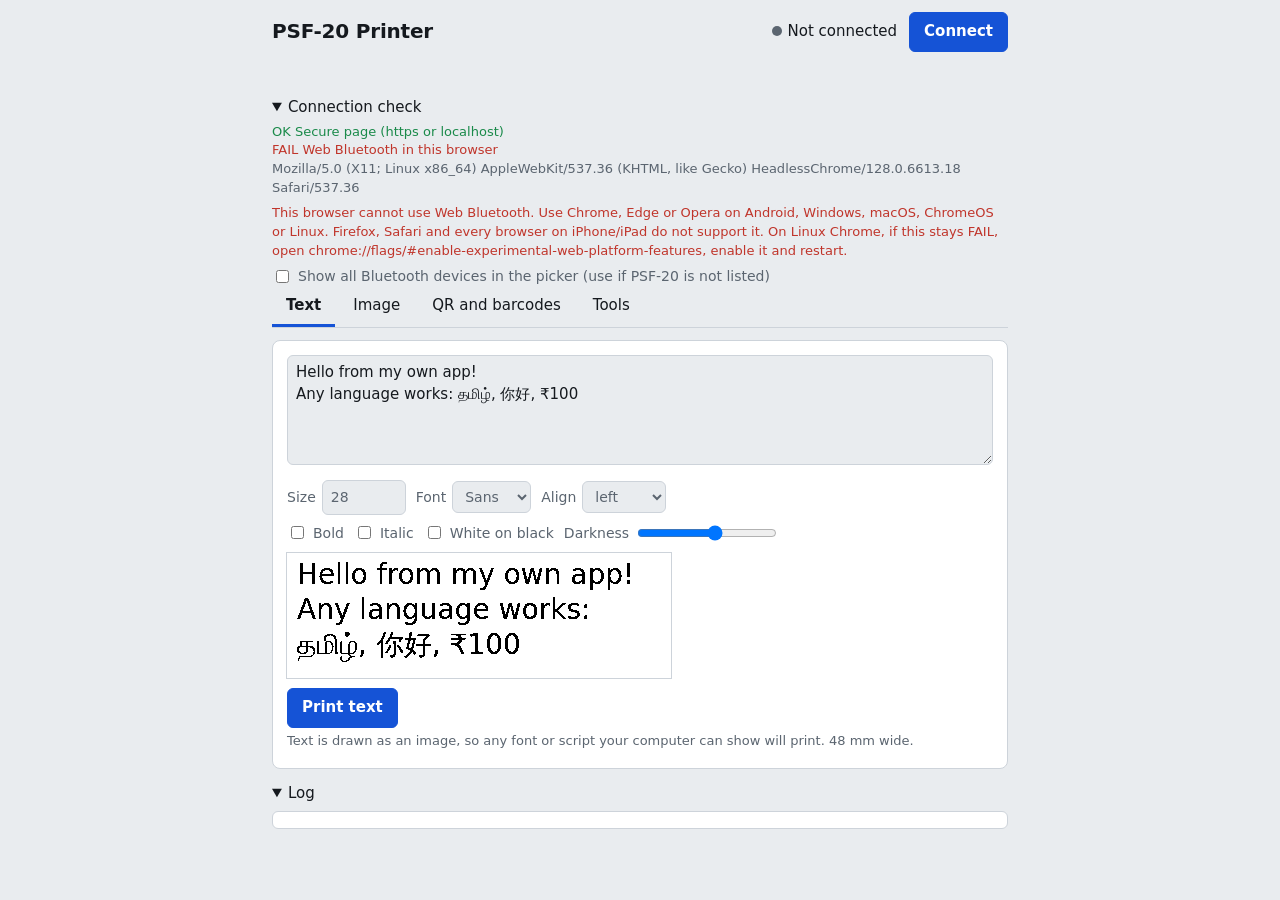
==== psf20-app/index.html @ e85b9296 "helloveo" ====
<!doctype html>
<html lang="en">
<head>
<meta charset="utf-8">
<meta name="viewport" content="width=device-width, initial-scale=1">
<title>PSF-20 Printer</title>
<link rel="manifest" href="manifest.webmanifest">
<meta name="theme-color" content="#1553d6">
<link rel="icon" href="icon-192.png">
<style>
:root{--bg:#e9ecef;--panel:#fff;--ink:#15191e;--mute:#5b6570;--line:#cdd3da;--acc:#1553d6;--accfg:#fff;--ok:#1a8a4a;--bad:#c0352b;--warn:#9a6a00}
@media (prefers-color-scheme:dark){:root:not([data-theme=light]){--bg:#12151a;--panel:#1b2027;--ink:#e8ecf1;--mute:#97a1ad;--line:#2c343d;--acc:#6aa2ff;--accfg:#08121f;--ok:#4cc27c;--bad:#ff7b72;--warn:#e3b341}}
*{box-sizing:border-box}
html,body{margin:0;background:var(--bg);color:var(--ink);font:15px/1.45 system-ui,-apple-system,"Segoe UI",Roboto,sans-serif}
body{padding:env(safe-area-inset-top,0) 0 env(safe-area-inset-bottom,0)}
main{max-width:760px;margin:0 auto;padding:12px}
header{display:flex;align-items:center;gap:12px;flex-wrap:wrap;margin-bottom:10px}
h1{font-size:20px;margin:0;flex:1;letter-spacing:-.01em}
.dot{width:10px;height:10px;border-radius:50%;background:var(--mute);display:inline-block;margin-right:6px}
.dot.on{background:var(--ok)}
button,input,select,textarea{font:inherit;color:inherit}
button{background:var(--panel);border:1px solid var(--line);border-radius:6px;padding:8px 14px;cursor:pointer}
button.p{background:var(--acc);color:var(--accfg);border-color:var(--acc);font-weight:600}
button:disabled{opacity:.5;cursor:wait}
:focus-visible{outline:2px solid var(--acc);outline-offset:2px}
nav{display:flex;gap:4px;border-bottom:1px solid var(--line);margin-bottom:12px}
nav button{border:0;border-bottom:3px solid transparent;border-radius:0;background:none;padding:8px 14px}
nav button[aria-selected=true]{border-color:var(--acc);font-weight:600}
section{display:none;background:var(--panel);border:1px solid var(--line);border-radius:8px;padding:14px}
section.on{display:block}
.row{display:flex;gap:10px;flex-wrap:wrap;align-items:center;margin:8px 0}
label{display:flex;gap:6px;align-items:center;color:var(--mute);font-size:14px}
input[type=text],input[type=number],select,textarea{background:var(--bg);border:1px solid var(--line);border-radius:6px;padding:6px 8px}
input[type=number]{width:84px}
textarea{width:100%;min-height:110px;resize:vertical}
input[type=range]{width:140px}
.paper{background:#fff;width:384px;max-width:100%;margin:10px 0;box-shadow:0 0 0 1px var(--line);line-height:0}
.paper canvas{width:100%;image-rendering:pixelated}
.hint{color:var(--mute);font-size:13px;margin:4px 0}
#msg{min-height:1.4em;margin:8px 0;font-weight:600}
#msg.err{color:var(--bad)}#msg.ok{color:var(--ok)}
#log{font:12px/1.5 ui-monospace,Menlo,Consolas,monospace;max-height:200px;overflow:auto;background:var(--panel);border:1px solid var(--line);border-radius:6px;padding:8px;margin-top:6px}
#log .warn{color:var(--warn)}#log .err{color:var(--bad)}
details{margin-top:14px}
</style>
</head>
<body>
<main>
<header>
  <h1>PSF-20 Printer</h1>
  <span><span class="dot" id="dot"></span><span id="st">Not connected</span></span>
  <button class="p" id="conn">Connect</button>
</header>
<div id="msg" role="status"></div>
<details id="diag" open><summary>Connection check</summary><div id="diagbody" class="hint"></div><label style="margin-top:6px"><input type="checkbox" id="showall"> Show all Bluetooth devices in the picker (use if PSF-20 is not listed)</label></details>
<nav role="tablist">
  <button role="tab" data-t="text" aria-selected="true">Text</button>
  <button role="tab" data-t="image" aria-selected="false">Image</button>
  <button role="tab" data-t="codes" aria-selected="false">QR and barcodes</button>
  <button role="tab" data-t="tools" aria-selected="false">Tools</button>
</nav>

<section id="t-text" class="on" data-r="renderText">
  <textarea id="txt" aria-label="Text to print">Hello from my own app!
Any language works: தமிழ், 你好, ₹100</textarea>
  <div class="row">
    <label>Size <input type="number" id="fs" value="28" min="10" max="120"></label>
    <label>Font <select id="fam"><option value="system-ui,sans-serif">Sans</option><option value="Georgia,serif">Serif</option><option value="ui-monospace,Consolas,monospace">Mono</option><option value="cursive">Script</option></select></label>
    <label>Align <select id="al"><option>left</option><option>center</option><option>right</option></select></label>
  </div>
  <div class="row">
    <label><input type="checkbox" id="bd"> Bold</label>
    <label><input type="checkbox" id="it"> Italic</label>
    <label><input type="checkbox" id="tinv"> White on black</label>
    <label>Darkness <input type="range" id="tthr" min="60" max="220" value="150"></label>
  </div>
  <div class="paper"><canvas id="tp" width="384" height="1"></canvas></div>
  <button class="p" data-do="printText">Print text</button>
  <p class="hint">Text is drawn as an image, so any font or script your computer can show will print. 48 mm wide.</p>
</section>

<section id="t-image" data-r="renderImg">
  <div class="row"><input type="file" id="file" accept="image/*" aria-label="Choose image"></div>
  <div class="row">
    <label>Method <select id="dm"><option value="fs">Photo (Floyd-Steinberg)</option><option value="atk">Photo (Atkinson)</option><option value="thr">Sharp black and white</option></select></label>
    <label>Cutoff <input type="range" id="ithr" min="40" max="230" value="128"></label>
  </div>
  <div class="row">
    <label>Brightness <input type="range" id="br" min="50" max="170" value="100"></label>
    <label>Contrast <input type="range" id="co" min="50" max="220" value="110"></label>
  </div>
  <div class="row">
    <label><input type="checkbox" id="rot"> Rotate 90 degrees</label>
    <label><input type="checkbox" id="iinv"> Invert</label>
  </div>
  <div class="paper"><canvas id="ip" width="384" height="1"></canvas></div>
  <button class="p" data-do="printImg">Print image</button>
</section>

<section id="t-codes">
  <div class="row">
    <label>Type <select id="ctype"><option value="qr">QR code</option><option value="c128">Code 128</option><option value="c39">Code 39</option><option value="ean13">EAN-13</option><option value="upca">UPC-A</option></select></label>
    <label>Align <select id="calign"><option value="1">center</option><option value="0">left</option><option value="2">right</option></select></label>
  </div>
  <div class="row"><input type="text" id="cdata" value="https://rohithjv.in" style="flex:1;min-width:220px" aria-label="Content"></div>
  <div class="row" id="qropts">
    <label>Module size <input type="number" id="qs" value="6" min="1" max="16"></label>
    <label>Error correction <select id="qe"><option value="48">L</option><option value="49" selected>M</option><option value="50">Q</option><option value="51">H</option></select></label>
  </div>
  <div class="row" id="bopts" hidden>
    <label>Height <input type="number" id="bh" value="80" min="20" max="255"></label>
    <label>Bar width <input type="number" id="bw" value="2" min="2" max="6"></label>
  </div>
  <button class="p" data-do="printCode">Print</button>
  <p class="hint">EAN-13 needs 12 or 13 digits, UPC-A 11 or 12, Code 39 capital letters and digits. These use the printer's own commands.</p>
</section>

<section id="t-tools">
  <div class="row">
    <button data-do="feed3">Feed 3 lines</button>
    <button data-do="feed10">Feed 10 lines</button>
    <button data-do="testPage">Test page</button>
  </div>
  <div class="row">
    <label>Rows <input type="number" id="srows" value="400" min="50" max="3000"></label>
    <button data-do="stress">Speed and integrity test</button>
  </div>
  <p class="hint">The test prints an even checkerboard. If you see skipped or garbled bands, lower the chunk size or add a delay below.</p>
  <div class="row"><input type="text" id="raw" placeholder="Raw hex, e.g. 1B 40 48 69 0A" style="flex:1;min-width:220px" aria-label="Raw hex bytes"><button data-do="sendRaw">Send</button></div>
  <h3 style="margin:16px 0 0;font-size:15px">Transfer settings</h3>
  <div class="row">
    <label>Chunk bytes <input type="number" id="c_chunk" min="20" max="512"></label>
    <label>Delay ms <input type="number" id="c_delay" min="0" max="200"></label>
    <label>Band rows <input type="number" id="c_band" min="16" max="1024"></label>
    <label>Feed after <input type="number" id="c_feed" min="0" max="20"></label>
    <label><input type="checkbox" id="c_resp"> Write with response (slower, safer)</label>
  </div>
  <p class="hint">Chunk 20 always works. Over a good link 100 to 185 is usually fine and much faster.</p>
</section>

<details open><summary>Log</summary><div id="log" aria-live="off"></div></details>
</main>

<script>
const $=s=>document.querySelector(s),sleep=ms=>new Promise(r=>setTimeout(r,ms));
const SVC='49535343-fe7d-4ae5-8fa9-9fafd205e455',WR='49535343-8841-43f4-a8d4-ecbe34729bb3',NT='49535343-1e4d-4bd9-ba61-23c647249616',W=384,WB=48;
let dev,wch,img=null,cfg={chunk:20,delay:0,band:128,feed:3,resp:false};
try{Object.assign(cfg,JSON.parse(localStorage.getItem('psf20')||'{}'))}catch(e){}
const save=()=>{try{localStorage.setItem('psf20',JSON.stringify(cfg))}catch(e){}};
const hex=a=>[...a].map(b=>b.toString(16).padStart(2,'0')).join(' ');
const asc=a=>[...a].map(b=>b>31&&b<127?String.fromCharCode(b):'.').join('');
function log(m,c=''){const d=document.createElement('div');d.className=c;d.textContent=new Date().toTimeString().slice(0,8)+'  '+m;$('#log').prepend(d);while($('#log').children.length>150)$('#log').lastChild.remove()}
function say(m,c=''){$('#msg').textContent=m;$('#msg').className=c}
function cat(...p){const a=p.map(x=>typeof x==='number'?Uint8Array.of(x):typeof x==='string'?Uint8Array.from(x,c=>c.charCodeAt(0)<128?c.charCodeAt(0):63):x);const o=new Uint8Array(a.reduce((n,x)=>n+x.length,0));let i=0;for(const x of a){o.set(x,i);i+=x.length}return o}

/* ---------- Bluetooth ---------- */
function setState(on){$('#dot').className='dot'+(on?' on':'');$('#st').textContent=on?'Connected to '+dev.name:'Not connected';$('#conn').textContent=on?'Reconnect':'Connect'}
async function link(){
  const s=await dev.gatt.connect(),v=await s.getPrimaryService(SVC);
  wch=await v.getCharacteristic(WR);
  const n=await v.getCharacteristic(NT);await n.startNotifications();
  n.addEventListener('characteristicvaluechanged',e=>{const a=new Uint8Array(e.target.value.buffer);const t=asc(a);log('printer: '+hex(a)+'  '+t,/NACK/.test(t)?'warn':'')});
  setState(true);log('connected')
}
function hint(e){
  const m=e&&e.message?e.message:String(e);
  if(e&&e.name==='NotFoundError'&&/cancel|chooser/i.test(m))return 'No printer chosen. Switch the printer on, close anything else connected to it, then pick PSF-20-... in the list.';
  if(e&&e.name==='NotFoundError')return 'No printer found. Check it is on and not connected to your phone, nRF Connect or a script. Tick "Show all Bluetooth devices" below if it is not listed.';
  if(/br-connection-profile-unavailable|NetworkError|GATT|Connection attempt failed|Unsupported device/i.test(m))
    return m+'. Only one device can use the printer at a time, so disconnect everything else first. On Linux, BlueZ must also be LE-only: sudo btmgmt power off; sudo btmgmt bredr off; sudo btmgmt power on.';
  if(e&&e.name==='SecurityError')return m+'. Web Bluetooth only works on https:// pages or http://localhost.';
  return m
}
async function diag(){
  const r=[['Secure page (https or localhost)',window.isSecureContext],['Web Bluetooth in this browser',!!navigator.bluetooth]];
  if(navigator.bluetooth&&navigator.bluetooth.getAvailability){try{r.push(['Bluetooth adapter available',await navigator.bluetooth.getAvailability()])}catch(e){r.push(['Bluetooth adapter available','unknown'])}}
  const b=$('#diagbody');b.textContent='';
  for(const [k,v] of r){const d=document.createElement('div');d.textContent=(v===true?'OK   ':v===false?'FAIL ':'?    ')+k;d.style.color=v===true?'var(--ok)':v===false?'var(--bad)':'var(--mute)';b.append(d)}
  const ua=document.createElement('div');ua.textContent=navigator.userAgent;b.append(ua);
  if(!navigator.bluetooth){const t=document.createElement('div');t.style.cssText='margin-top:6px;color:var(--bad)';
    t.textContent='This browser cannot use Web Bluetooth. Use Chrome, Edge or Opera on Android, Windows, macOS, ChromeOS or Linux. Firefox, Safari and every browser on iPhone/iPad do not support it. On Linux Chrome, if this stays FAIL, open chrome://flags/#enable-experimental-web-platform-features, enable it and restart.';b.append(t)}
  else if(!window.isSecureContext){const t=document.createElement('div');t.style.cssText='margin-top:6px;color:var(--bad)';t.textContent='Open this page over https:// (for example your Vercel link) or http://localhost.';b.append(t)}
}
async function connect(){
  try{
    if(!navigator.bluetooth)throw Error('This browser has no Web Bluetooth. See the connection check above.');
    if(!dev||!$('#conn').dataset.again){
      dev=await navigator.bluetooth.requestDevice($('#showall').checked?{acceptAllDevices:true,optionalServices:[SVC]}:{filters:[{namePrefix:'PSF-20'}],optionalServices:[SVC]});
      dev.addEventListener('gattserverdisconnected',()=>{setState(false);log('disconnected','warn')});
    }
    await link();$('#conn').dataset.again=1;say('Connected','ok')
  }catch(e){const h=hint(e);say(h,'err');log(e.name+': '+(e.message||e),'err');delete $('#conn').dataset.again}
}
async function send(data){
  if(!dev)throw Error('Connect to the printer first.');
  if(!dev.gatt.connected){log('relinking','warn');await link()}
  const c=cfg.chunk;
  for(let i=0;i<data.length;i+=c){
    const p=data.slice(i,i+c);
    if(wch.writeValueWithoutResponse&&!cfg.resp)await wch.writeValueWithoutResponse(p);else await wch.writeValue(p);
    if(cfg.delay)await sleep(cfg.delay)
  }
}

/* ---------- Bitmaps ---------- */
function toBits(c,mode,thr,inv){
  const w=c.width,h=c.height,d=c.getContext('2d').getImageData(0,0,w,h).data,g=new Float32Array(w*h),o=new Uint8Array(h*WB);
  for(let i=0;i<w*h;i++){const v=.299*d[i*4]+.587*d[i*4+1]+.114*d[i*4+2];g[i]=inv?255-v:v}
  const add=(x,y,e)=>{if(x>=0&&x<w&&y<h)g[y*w+x]+=e};
  for(let y=0;y<h;y++)for(let x=0;x<w;x++){
    const i=y*w+x,v=g[i],n=v<thr?0:255,e=v-n;
    if(!n)o[y*WB+(x>>3)]|=0x80>>(x&7);
    if(mode==='fs'){add(x+1,y,e*7/16);add(x-1,y+1,e*3/16);add(x,y+1,e*5/16);add(x+1,y+1,e/16)}
    else if(mode==='atk'){const q=e/8;add(x+1,y,q);add(x+2,y,q);add(x-1,y+1,q);add(x,y+1,q);add(x+1,y+1,q);add(x,y+2,q)}
  }
  return o
}
function show(id,bits,h){
  const c=$(id);c.width=W;c.height=h;const x=c.getContext('2d'),im=x.createImageData(W,h);
  for(let y=0;y<h;y++)for(let i=0;i<W;i++){const k=(y*W+i)*4,v=bits[y*WB+(i>>3)]&(0x80>>(i&7))?0:255;im.data[k]=im.data[k+1]=im.data[k+2]=v;im.data[k+3]=255}
  x.putImageData(im,0,0)
}
async function printBits(bits,h){
  await send(cat(0x1b,0x40));
  for(let y=0;y<h;y+=cfg.band){const n=Math.min(cfg.band,h-y);await send(cat(0x1d,0x76,0x30,0,WB,0,n&255,n>>8,bits.subarray(y*WB,(y+n)*WB)))}
  await send(cat(0x1b,0x64,cfg.feed))
}

/* ---------- Text ---------- */
function brk(x,l,m){const r=[];let c='';for(const ch of l){if(x.measureText(c+ch).width>m&&c){r.push(c);c=ch}else c+=ch}r.push(c);return r}
function wrap(x,s,m){
  const out=[];
  for(const p of s.split('\n')){let cur='';for(const w of p.split(' ')){const t=cur?cur+' '+w:w;if(x.measureText(t).width<=m||!cur)cur=t;else{out.push(cur);cur=w}}out.push(cur)}
  return out.flatMap(l=>x.measureText(l).width>m?brk(x,l,m):[l])
}
function renderText(){
  const fs=+$('#fs').value||28,pad=10,lh=Math.round(fs*1.25);
  const font=`${$('#it').checked?'italic ':''}${$('#bd').checked?'bold ':''}${fs}px ${$('#fam').value}`;
  const c=document.createElement('canvas');c.width=W;c.height=10;let x=c.getContext('2d');x.font=font;
  const lines=wrap(x,$('#txt').value,W-2*pad);
  c.height=Math.max(1,lines.length*lh+2*pad);x=c.getContext('2d');
  x.fillStyle='#fff';x.fillRect(0,0,W,c.height);x.fillStyle='#000';x.font=font;x.textBaseline='top';
  const al=$('#al').value;x.textAlign=al;const px=al==='left'?pad:al==='center'?W/2:W-pad;
  lines.forEach((l,i)=>x.fillText(l,px,pad+i*lh));
  const bits=toBits(c,'thr',+$('#tthr').value,$('#tinv').checked);show('#tp',bits,c.height);
  return{bits,h:c.height}
}

/* ---------- Image ---------- */
$('#file').onchange=e=>{
  const f=e.target.files[0];if(!f)return;const u=URL.createObjectURL(f),i=new Image();
  i.onload=()=>{img=i;URL.revokeObjectURL(u);renderImg()};i.onerror=()=>say('Could not read that image.','err');i.src=u
};
function renderImg(){
  if(!img)return null;
  const r=$('#rot').checked,sw=r?img.height:img.width,sh=r?img.width:img.height,h=Math.max(1,Math.round(sh*W/sw));
  const c=document.createElement('canvas');c.width=W;c.height=h;const x=c.getContext('2d');
  x.fillStyle='#fff';x.fillRect(0,0,W,h);x.filter=`brightness(${$('#br').value}%) contrast(${$('#co').value}%)`;
  if(r){x.translate(W,0);x.rotate(Math.PI/2);x.drawImage(img,0,0,h,W)}else x.drawImage(img,0,0,W,h);
  const bits=toBits(c,$('#dm').value,+$('#ithr').value,$('#iinv').checked);show('#ip',bits,h);
  return{bits,h}
}

/* ---------- Codes ---------- */
function codeBytes(){
  const t=$('#ctype').value,d=$('#cdata').value,al=cat(0x1b,0x61,+$('#calign').value);
  if(!d)throw Error('Enter something to encode.');
  if(t==='qr'){
    const s=new TextEncoder().encode(d),n=s.length+3;
    return cat(al,0x1d,0x28,0x6b,4,0,0x31,0x41,0x32,0,0x1d,0x28,0x6b,3,0,0x31,0x43,+$('#qs').value,0x1d,0x28,0x6b,3,0,0x31,0x45,+$('#qe').value,0x1d,0x28,0x6b,n&255,n>>8,0x31,0x50,0x30,s,0x1d,0x28,0x6b,3,0,0x31,0x51,0x30,'\n')
  }
  if(t==='ean13'&&!/^\d{12,13}$/.test(d))throw Error('EAN-13 needs 12 or 13 digits.');
  if(t==='upca'&&!/^\d{11,12}$/.test(d))throw Error('UPC-A needs 11 or 12 digits.');
  if(t==='c39'&&!/^[0-9A-Z \-.$\/+%]+$/.test(d))throw Error('Code 39 takes capital letters, digits and - . $ / + %');
  const m={c128:73,c39:69,ean13:67,upca:65}[t],body=t==='c128'?'{B'+d:d;
  return cat(al,0x1d,0x68,+$('#bh').value,0x1d,0x77,+$('#bw').value,0x1d,0x48,2,0x1d,0x6b,m,body.length,body,'\n')
}

/* ---------- Actions ---------- */
const act={
  async printText(){const r=renderText();await printBits(r.bits,r.h)},
  async printImg(){const r=renderImg();if(!r)throw Error('Choose an image first.');await printBits(r.bits,r.h)},
  async printCode(){const b=codeBytes();await send(cat(0x1b,0x40));await send(b);await send(cat(0x1b,0x61,0,0x1b,0x64,cfg.feed))},
  async feed3(){await send(cat(0x1b,0x64,3))},
  async feed10(){await send(cat(0x1b,0x64,10))},
  async testPage(){
    await send(cat(0x1b,0x40,0x1b,0x61,1,'PSF-20 test page\n',0x1b,0x61,0));
    await send(cat(0x1b,0x61,1,0x1d,0x28,0x6b,4,0,0x31,0x41,0x32,0,0x1d,0x28,0x6b,3,0,0x31,0x43,5,0x1d,0x28,0x6b,3,0,0x31,0x45,49,0x1d,0x28,0x6b,10,0,0x31,0x50,0x30,'PSF20 OK!',0x1d,0x28,0x6b,3,0,0x31,0x51,0x30,'\n',0x1b,0x61,0));
    await send(cat(0x1b,0x64,cfg.feed))
  },
  async stress(){
    const n=Math.max(50,+$('#srows').value||400),b=new Uint8Array(n*WB);
    for(let y=0;y<n;y++)for(let i=0;i<WB;i++)b[y*WB+i]=(i+((y>>3)&1))%2?0:255;
    const t=performance.now();await printBits(b,n);
    const s=(performance.now()-t)/1000;log(`${n*WB+n} bytes sent in ${s.toFixed(1)} s (${Math.round(n*WB/s)} B/s)`)
  },
  async sendRaw(){
    const h=$('#raw').value.replace(/[^0-9a-f]/gi,'');
    if(!h.length||h.length%2)throw Error('Enter whole hex bytes.');
    await send(Uint8Array.from(h.match(/../g),x=>parseInt(x,16)))
  }
};
document.addEventListener('click',async e=>{
  const b=e.target.closest('[data-do]');
  if(b){b.disabled=true;say('Printing...');
    try{await act[b.dataset.do]();say('Done','ok')}catch(x){say(x.message,'err');log(x.message,'err')}
    b.disabled=false;return}
  const t=e.target.closest('nav button');
  if(t){document.querySelectorAll('nav button').forEach(n=>n.setAttribute('aria-selected',n===t));
    document.querySelectorAll('section').forEach(s=>s.classList.toggle('on',s.id==='t-'+t.dataset.t))}
});
document.addEventListener('input',e=>{
  const p=e.target.closest('[data-r]');if(p&&p.id!=='t-codes'){const f=window[p.dataset.r];f&&f()}
  if(e.target.id==='ctype'){const q=e.target.value==='qr';$('#qropts').hidden=!q;$('#bopts').hidden=q;$('#cdata').value=q?'https://rohithjv.in':({c128:'PSF20-001',c39:'PSF20',ean13:'4006381333931',upca:'036000291452'})[e.target.value]}
  const k=e.target.id;
  if(k&&k.startsWith('c_')){const v=k==='c_resp'?e.target.checked:Math.max(0,+e.target.value||0);cfg[k.slice(2)]=v;if(cfg.chunk<20)cfg.chunk=20;save()}
});
$('#conn').onclick=connect;
for(const k of ['chunk','delay','band','feed'])$('#c_'+k).value=cfg[k];
$('#c_resp').checked=cfg.resp;
renderText();diag();
if('serviceWorker' in navigator&&(location.protocol==='https:'||location.hostname==='localhost'))navigator.serviceWorker.register('sw.js').catch(()=>{});
</script>
</body>
</html>
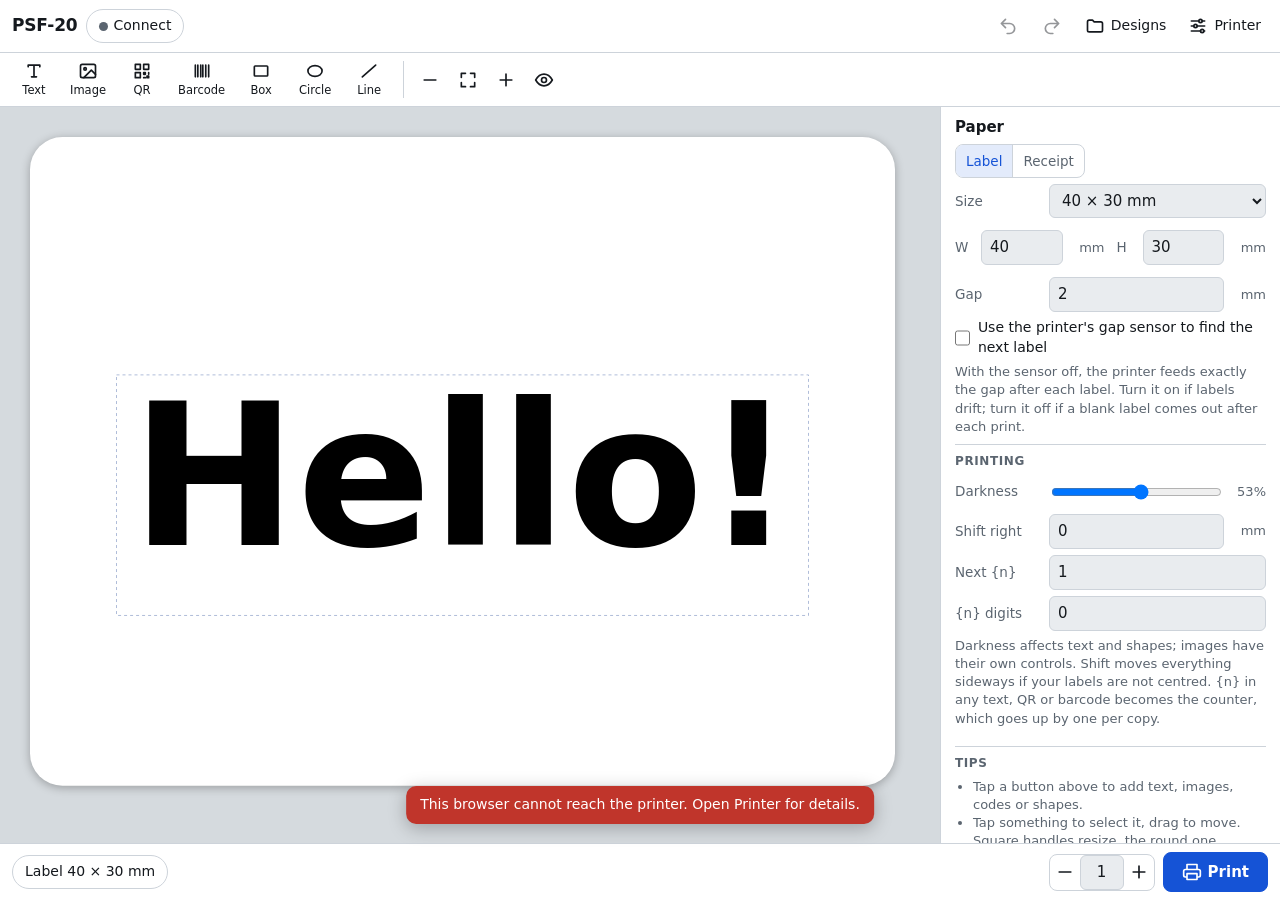
==== commit 0bc6f8b7: "Turn the app into a full label editor and add README Replace the separate Text / Image / Codes tabs " ====
--- a/psf20-app/index.html
+++ b/psf20-app/index.html
@@ -2,324 +2,137 @@
 <html lang="en">
 <head>
 <meta charset="utf-8">
-<meta name="viewport" content="width=device-width, initial-scale=1">
+<meta name="viewport" content="width=device-width, initial-scale=1, viewport-fit=cover, interactive-widget=resizes-content">
 <title>PSF-20 Printer</title>
 <link rel="manifest" href="manifest.webmanifest">
 <meta name="theme-color" content="#1553d6">
 <link rel="icon" href="icon-192.png">
-<style>
-:root{--bg:#e9ecef;--panel:#fff;--ink:#15191e;--mute:#5b6570;--line:#cdd3da;--acc:#1553d6;--accfg:#fff;--ok:#1a8a4a;--bad:#c0352b;--warn:#9a6a00}
-@media (prefers-color-scheme:dark){:root:not([data-theme=light]){--bg:#12151a;--panel:#1b2027;--ink:#e8ecf1;--mute:#97a1ad;--line:#2c343d;--acc:#6aa2ff;--accfg:#08121f;--ok:#4cc27c;--bad:#ff7b72;--warn:#e3b341}}
-*{box-sizing:border-box}
-html,body{margin:0;background:var(--bg);color:var(--ink);font:15px/1.45 system-ui,-apple-system,"Segoe UI",Roboto,sans-serif}
-body{padding:env(safe-area-inset-top,0) 0 env(safe-area-inset-bottom,0)}
-main{max-width:760px;margin:0 auto;padding:12px}
-header{display:flex;align-items:center;gap:12px;flex-wrap:wrap;margin-bottom:10px}
-h1{font-size:20px;margin:0;flex:1;letter-spacing:-.01em}
-.dot{width:10px;height:10px;border-radius:50%;background:var(--mute);display:inline-block;margin-right:6px}
-.dot.on{background:var(--ok)}
-button,input,select,textarea{font:inherit;color:inherit}
-button{background:var(--panel);border:1px solid var(--line);border-radius:6px;padding:8px 14px;cursor:pointer}
-button.p{background:var(--acc);color:var(--accfg);border-color:var(--acc);font-weight:600}
-button:disabled{opacity:.5;cursor:wait}
-:focus-visible{outline:2px solid var(--acc);outline-offset:2px}
-nav{display:flex;gap:4px;border-bottom:1px solid var(--line);margin-bottom:12px}
-nav button{border:0;border-bottom:3px solid transparent;border-radius:0;background:none;padding:8px 14px}
-nav button[aria-selected=true]{border-color:var(--acc);font-weight:600}
-section{display:none;background:var(--panel);border:1px solid var(--line);border-radius:8px;padding:14px}
-section.on{display:block}
-.row{display:flex;gap:10px;flex-wrap:wrap;align-items:center;margin:8px 0}
-label{display:flex;gap:6px;align-items:center;color:var(--mute);font-size:14px}
-input[type=text],input[type=number],select,textarea{background:var(--bg);border:1px solid var(--line);border-radius:6px;padding:6px 8px}
-input[type=number]{width:84px}
-textarea{width:100%;min-height:110px;resize:vertical}
-input[type=range]{width:140px}
-.paper{background:#fff;width:384px;max-width:100%;margin:10px 0;box-shadow:0 0 0 1px var(--line);line-height:0}
-.paper canvas{width:100%;image-rendering:pixelated}
-.hint{color:var(--mute);font-size:13px;margin:4px 0}
-#msg{min-height:1.4em;margin:8px 0;font-weight:600}
-#msg.err{color:var(--bad)}#msg.ok{color:var(--ok)}
-#log{font:12px/1.5 ui-monospace,Menlo,Consolas,monospace;max-height:200px;overflow:auto;background:var(--panel);border:1px solid var(--line);border-radius:6px;padding:8px;margin-top:6px}
-#log .warn{color:var(--warn)}#log .err{color:var(--bad)}
-details{margin-top:14px}
-</style>
+<link rel="stylesheet" href="app.css">
 </head>
 <body>
-<main>
-<header>
-  <h1>PSF-20 Printer</h1>
-  <span><span class="dot" id="dot"></span><span id="st">Not connected</span></span>
-  <button class="p" id="conn">Connect</button>
+<svg width="0" height="0" style="position:absolute" aria-hidden="true">
+  <defs>
+    <symbol id="i-text" viewBox="0 0 24 24"><path d="M5 7V5h14v2M12 5v14M9 19h6"/></symbol>
+    <symbol id="i-image" viewBox="0 0 24 24"><rect x="3" y="4" width="18" height="16" rx="2"/><circle cx="8.5" cy="9.5" r="1.5"/><path d="M21 16l-5-5-9 9"/></symbol>
+    <symbol id="i-qr" viewBox="0 0 24 24"><path d="M4 4h6v6H4zM14 4h6v6h-6zM4 14h6v6H4zM14 14h2v2h-2zM18 18h2v2h-2zM14 20h2M20 14v2"/></symbol>
+    <symbol id="i-barcode" viewBox="0 0 24 24"><path d="M4 5v14M7 5v14M10.5 5v14M13 5v14M16.5 5v14M20 5v14"/></symbol>
+    <symbol id="i-rect" viewBox="0 0 24 24"><rect x="4" y="6" width="16" height="12" rx="1"/></symbol>
+    <symbol id="i-ellipse" viewBox="0 0 24 24"><ellipse cx="12" cy="12" rx="8.5" ry="6.5"/></symbol>
+    <symbol id="i-line" viewBox="0 0 24 24"><path d="M4 19L20 5"/></symbol>
+    <symbol id="i-undo" viewBox="0 0 24 24"><path d="M9 14L4 9l5-5M4 9h10a6 6 0 0 1 0 12h-3"/></symbol>
+    <symbol id="i-redo" viewBox="0 0 24 24"><path d="M15 14l5-5-5-5M20 9H10a6 6 0 0 0 0 12h3"/></symbol>
+    <symbol id="i-print" viewBox="0 0 24 24"><path d="M6 9V3h12v6M6 18H4a2 2 0 0 1-2-2v-5a2 2 0 0 1 2-2h16a2 2 0 0 1 2 2v5a2 2 0 0 1-2 2h-2M6 14h12v7H6z"/></symbol>
+    <symbol id="i-sliders" viewBox="0 0 24 24"><path d="M4 6h9M17 6h3M4 12h3M11 12h9M4 18h11M19 18h1"/><circle cx="15" cy="6" r="2"/><circle cx="9" cy="12" r="2"/><circle cx="17" cy="18" r="2"/></symbol>
+    <symbol id="i-folder" viewBox="0 0 24 24"><path d="M3 7a2 2 0 0 1 2-2h4l2 2h8a2 2 0 0 1 2 2v8a2 2 0 0 1-2 2H5a2 2 0 0 1-2-2z"/></symbol>
+    <symbol id="i-eye" viewBox="0 0 24 24"><path d="M2 12s4-7 10-7 10 7 10 7-4 7-10 7S2 12 2 12z"/><circle cx="12" cy="12" r="3"/></symbol>
+    <symbol id="i-plus" viewBox="0 0 24 24"><path d="M12 5v14M5 12h14"/></symbol>
+    <symbol id="i-minus" viewBox="0 0 24 24"><path d="M5 12h14"/></symbol>
+    <symbol id="i-fit" viewBox="0 0 24 24"><path d="M4 9V4h5M20 9V4h-5M4 15v5h5M20 15v5h-5"/></symbol>
+    <symbol id="i-copy" viewBox="0 0 24 24"><rect x="8" y="8" width="12" height="12" rx="2"/><path d="M16 8V6a2 2 0 0 0-2-2H6a2 2 0 0 0-2 2v8a2 2 0 0 0 2 2h2"/></symbol>
+    <symbol id="i-trash" viewBox="0 0 24 24"><path d="M4 7h16M10 11v6M14 11v6M6 7l1 13h10l1-13M9 7V4h6v3"/></symbol>
+    <symbol id="i-up" viewBox="0 0 24 24"><rect x="9" y="3" width="12" height="12" rx="1"/><path d="M15 15v4a2 2 0 0 1-2 2H5a2 2 0 0 1-2-2v-8a2 2 0 0 1 2-2h4"/></symbol>
+    <symbol id="i-down" viewBox="0 0 24 24"><rect x="3" y="9" width="12" height="12" rx="1"/><path d="M9 9V5a2 2 0 0 1 2-2h8a2 2 0 0 1 2 2v8a2 2 0 0 1-2 2h-4"/></symbol>
+    <symbol id="i-lock" viewBox="0 0 24 24"><rect x="5" y="11" width="14" height="10" rx="2"/><path d="M8 11V7a4 4 0 0 1 8 0v4"/></symbol>
+    <symbol id="i-unlock" viewBox="0 0 24 24"><rect x="5" y="11" width="14" height="10" rx="2"/><path d="M8 11V7a4 4 0 0 1 7.5-2"/></symbol>
+    <symbol id="i-rotate" viewBox="0 0 24 24"><path d="M20 12a8 8 0 1 1-2.3-5.7M20 4v4h-4"/></symbol>
+    <symbol id="i-al" viewBox="0 0 24 24"><path d="M4 3v18M8 6h12v4H8zM8 14h7v4H8z"/></symbol>
+    <symbol id="i-acx" viewBox="0 0 24 24"><path d="M12 3v18M6 6h12v4H6zM8.5 14h7v4h-7z"/></symbol>
+    <symbol id="i-ar" viewBox="0 0 24 24"><path d="M20 3v18M4 6h12v4H4zM9 14h7v4H9z"/></symbol>
+    <symbol id="i-at" viewBox="0 0 24 24"><path d="M3 4h18M6 8h4v12H6zM14 8h4v7h-4z"/></symbol>
+    <symbol id="i-acy" viewBox="0 0 24 24"><path d="M3 12h18M6 6h4v12H6zM14 8.5h4v7h-4z"/></symbol>
+    <symbol id="i-ab" viewBox="0 0 24 24"><path d="M3 20h18M6 4h4v12H6zM14 9h4v7h-4z"/></symbol>
+    <symbol id="i-tl" viewBox="0 0 24 24"><path d="M4 6h16M4 10h10M4 14h16M4 18h10"/></symbol>
+    <symbol id="i-tc" viewBox="0 0 24 24"><path d="M4 6h16M7 10h10M4 14h16M7 18h10"/></symbol>
+    <symbol id="i-tr" viewBox="0 0 24 24"><path d="M4 6h16M10 10h10M4 14h16M10 18h10"/></symbol>
+    <symbol id="i-vt" viewBox="0 0 24 24"><path d="M4 4h16M8 8h8M8 12h8"/></symbol>
+    <symbol id="i-vm" viewBox="0 0 24 24"><path d="M8 9h8M8 15h8M4 12h2M18 12h2"/></symbol>
+    <symbol id="i-vb" viewBox="0 0 24 24"><path d="M4 20h16M8 12h8M8 16h8"/></symbol>
+  </defs>
+</svg>
+
+<header class="top">
+  <strong class="brand">PSF-20</strong>
+  <button id="conn" class="chip" title="Connect to the printer"><span class="dot" id="dot"></span><span id="st">Connect</span></button>
+  <span class="grow"></span>
+  <button class="ib" id="bUndo" title="Undo (Ctrl+Z)" disabled><svg><use href="#i-undo"/></svg></button>
+  <button class="ib" id="bRedo" title="Redo (Ctrl+Shift+Z)" disabled><svg><use href="#i-redo"/></svg></button>
+  <button class="ib" id="bDesigns" title="Designs and templates"><svg><use href="#i-folder"/></svg><span class="lbl">Designs</span></button>
+  <button class="ib" id="bSettings" title="Printer settings"><svg><use href="#i-sliders"/></svg><span class="lbl">Printer</span></button>
 </header>
-<div id="msg" role="status"></div>
-<details id="diag" open><summary>Connection check</summary><div id="diagbody" class="hint"></div><label style="margin-top:6px"><input type="checkbox" id="showall"> Show all Bluetooth devices in the picker (use if PSF-20 is not listed)</label></details>
-<nav role="tablist">
-  <button role="tab" data-t="text" aria-selected="true">Text</button>
-  <button role="tab" data-t="image" aria-selected="false">Image</button>
-  <button role="tab" data-t="codes" aria-selected="false">QR and barcodes</button>
-  <button role="tab" data-t="tools" aria-selected="false">Tools</button>
-</nav>
 
-<section id="t-text" class="on" data-r="renderText">
-  <textarea id="txt" aria-label="Text to print">Hello from my own app!
-Any language works: தமிழ், 你好, ₹100</textarea>
-  <div class="row">
-    <label>Size <input type="number" id="fs" value="28" min="10" max="120"></label>
-    <label>Font <select id="fam"><option value="system-ui,sans-serif">Sans</option><option value="Georgia,serif">Serif</option><option value="ui-monospace,Consolas,monospace">Mono</option><option value="cursive">Script</option></select></label>
-    <label>Align <select id="al"><option>left</option><option>center</option><option>right</option></select></label>
-  </div>
-  <div class="row">
-    <label><input type="checkbox" id="bd"> Bold</label>
-    <label><input type="checkbox" id="it"> Italic</label>
-    <label><input type="checkbox" id="tinv"> White on black</label>
-    <label>Darkness <input type="range" id="tthr" min="60" max="220" value="150"></label>
-  </div>
-  <div class="paper"><canvas id="tp" width="384" height="1"></canvas></div>
-  <button class="p" data-do="printText">Print text</button>
-  <p class="hint">Text is drawn as an image, so any font or script your computer can show will print. 48 mm wide.</p>
-</section>
+<div class="toolbar" role="toolbar" aria-label="Add elements">
+  <button class="tb" data-add="text" title="Add text (T)"><svg><use href="#i-text"/></svg><span>Text</span></button>
+  <button class="tb" data-add="image" title="Add image (I)"><svg><use href="#i-image"/></svg><span>Image</span></button>
+  <button class="tb" data-add="qr" title="Add QR code (Q)"><svg><use href="#i-qr"/></svg><span>QR</span></button>
+  <button class="tb" data-add="barcode" title="Add barcode (B)"><svg><use href="#i-barcode"/></svg><span>Barcode</span></button>
+  <button class="tb" data-add="rect" title="Add box (R)"><svg><use href="#i-rect"/></svg><span>Box</span></button>
+  <button class="tb" data-add="ellipse" title="Add circle (E)"><svg><use href="#i-ellipse"/></svg><span>Circle</span></button>
+  <button class="tb" data-add="line" title="Add line (L)"><svg><use href="#i-line"/></svg><span>Line</span></button>
+  <span class="sep"></span>
+  <button class="ib" id="bZoomOut" title="Zoom out (-)"><svg><use href="#i-minus"/></svg></button>
+  <button class="ib" id="bFit" title="Fit to screen (0)"><svg><use href="#i-fit"/></svg></button>
+  <button class="ib" id="bZoomIn" title="Zoom in (+)"><svg><use href="#i-plus"/></svg></button>
+  <button class="ib" id="bPreview" title="Show exactly what will print (P)" aria-pressed="false"><svg><use href="#i-eye"/></svg></button>
+  <input type="file" id="file" accept="image/*" hidden>
+</div>
 
-<section id="t-image" data-r="renderImg">
-  <div class="row"><input type="file" id="file" accept="image/*" aria-label="Choose image"></div>
-  <div class="row">
-    <label>Method <select id="dm"><option value="fs">Photo (Floyd-Steinberg)</option><option value="atk">Photo (Atkinson)</option><option value="thr">Sharp black and white</option></select></label>
-    <label>Cutoff <input type="range" id="ithr" min="40" max="230" value="128"></label>
-  </div>
-  <div class="row">
-    <label>Brightness <input type="range" id="br" min="50" max="170" value="100"></label>
-    <label>Contrast <input type="range" id="co" min="50" max="220" value="110"></label>
-  </div>
-  <div class="row">
-    <label><input type="checkbox" id="rot"> Rotate 90 degrees</label>
-    <label><input type="checkbox" id="iinv"> Invert</label>
-  </div>
-  <div class="paper"><canvas id="ip" width="384" height="1"></canvas></div>
-  <button class="p" data-do="printImg">Print image</button>
-</section>
+<div class="work">
+  <div id="stagewrap"><canvas id="stage" tabindex="0" aria-label="Label editor. Tap an element to select it, drag to move, use the handles to resize or rotate."></canvas></div>
+  <aside id="insp" aria-label="Properties"></aside>
+</div>
 
-<section id="t-codes">
-  <div class="row">
-    <label>Type <select id="ctype"><option value="qr">QR code</option><option value="c128">Code 128</option><option value="c39">Code 39</option><option value="ean13">EAN-13</option><option value="upca">UPC-A</option></select></label>
-    <label>Align <select id="calign"><option value="1">center</option><option value="0">left</option><option value="2">right</option></select></label>
-  </div>
-  <div class="row"><input type="text" id="cdata" value="https://rohithjv.in" style="flex:1;min-width:220px" aria-label="Content"></div>
-  <div class="row" id="qropts">
-    <label>Module size <input type="number" id="qs" value="6" min="1" max="16"></label>
-    <label>Error correction <select id="qe"><option value="48">L</option><option value="49" selected>M</option><option value="50">Q</option><option value="51">H</option></select></label>
-  </div>
-  <div class="row" id="bopts" hidden>
-    <label>Height <input type="number" id="bh" value="80" min="20" max="255"></label>
-    <label>Bar width <input type="number" id="bw" value="2" min="2" max="6"></label>
-  </div>
-  <button class="p" data-do="printCode">Print</button>
-  <p class="hint">EAN-13 needs 12 or 13 digits, UPC-A 11 or 12, Code 39 capital letters and digits. These use the printer's own commands.</p>
-</section>
+<footer class="printbar">
+  <button class="chip" id="paperChip" title="Paper settings"></button>
+  <span class="grow"></span>
+  <span class="copies" title="Copies"><button class="ib sm" id="cMinus" aria-label="Fewer copies"><svg><use href="#i-minus"/></svg></button><input type="number" id="copies" value="1" min="1" max="999" aria-label="Copies"><button class="ib sm" id="cPlus" aria-label="More copies"><svg><use href="#i-plus"/></svg></button></span>
+  <button class="p" id="bPrint"><svg><use href="#i-print"/></svg><span>Print</span></button>
+</footer>
+<div id="msg" role="status" aria-live="polite"></div>
 
-<section id="t-tools">
+<dialog id="dlgDesigns">
+  <form method="dialog" class="dh"><h2>Designs</h2><button class="ib" aria-label="Close">✕</button></form>
+  <div class="row"><input type="text" id="saveName" placeholder="Name this design" aria-label="Design name"><button class="p" id="bSave">Save</button></div>
+  <h3>Saved</h3>
+  <div id="savedList" class="list"></div>
+  <h3>Start from</h3>
+  <div id="tplList" class="tiles"></div>
+  <h3>File</h3>
+  <div class="row"><button id="bExport">Export design file</button><button id="bImport">Import design file</button><input type="file" id="importFile" accept=".json,application/json" hidden></div>
+  <p class="hint">Designs are kept in this browser only. Export a file to back one up or move it to another device.</p>
+</dialog>
+
+<dialog id="dlgSettings">
+  <form method="dialog" class="dh"><h2>Printer</h2><button class="ib" aria-label="Close">✕</button></form>
+  <h3>Connection</h3>
+  <div id="diagbody" class="hint mono"></div>
+  <label class="ck"><input type="checkbox" id="showall"> Show all Bluetooth devices in the picker (use if PSF-20 is not listed)</label>
+  <div class="row"><button id="bPickNew">Pick a different printer</button></div>
+  <h3>Quick actions</h3>
   <div class="row">
     <button data-do="feed3">Feed 3 lines</button>
     <button data-do="feed10">Feed 10 lines</button>
+    <button data-do="nextLabel">Next label</button>
     <button data-do="testPage">Test page</button>
   </div>
   <div class="row">
     <label>Rows <input type="number" id="srows" value="400" min="50" max="3000"></label>
     <button data-do="stress">Speed and integrity test</button>
   </div>
-  <p class="hint">The test prints an even checkerboard. If you see skipped or garbled bands, lower the chunk size or add a delay below.</p>
-  <div class="row"><input type="text" id="raw" placeholder="Raw hex, e.g. 1B 40 48 69 0A" style="flex:1;min-width:220px" aria-label="Raw hex bytes"><button data-do="sendRaw">Send</button></div>
-  <h3 style="margin:16px 0 0;font-size:15px">Transfer settings</h3>
+  <p class="hint">The speed test prints an even checkerboard. If you see skipped or garbled bands, lower the chunk size or add a delay below.</p>
+  <h3>Transfer</h3>
   <div class="row">
     <label>Chunk bytes <input type="number" id="c_chunk" min="20" max="512"></label>
     <label>Delay ms <input type="number" id="c_delay" min="0" max="200"></label>
     <label>Band rows <input type="number" id="c_band" min="16" max="1024"></label>
-    <label>Feed after <input type="number" id="c_feed" min="0" max="20"></label>
-    <label><input type="checkbox" id="c_resp"> Write with response (slower, safer)</label>
   </div>
+  <label class="ck"><input type="checkbox" id="c_resp"> Write with response (slower, safer)</label>
   <p class="hint">Chunk 20 always works. Over a good link 100 to 185 is usually fine and much faster.</p>
-</section>
+  <h3>Raw bytes</h3>
+  <div class="row"><input type="text" id="raw" placeholder="Hex, e.g. 1B 40 48 69 0A" aria-label="Raw hex bytes" class="grow"><button data-do="sendRaw">Send</button></div>
+  <h3>Log</h3>
+  <div id="log" class="mono" aria-live="off"></div>
+</dialog>
 
-<details open><summary>Log</summary><div id="log" aria-live="off"></div></details>
-</main>
-
-<script>
-const $=s=>document.querySelector(s),sleep=ms=>new Promise(r=>setTimeout(r,ms));
-const SVC='49535343-fe7d-4ae5-8fa9-9fafd205e455',WR='49535343-8841-43f4-a8d4-ecbe34729bb3',NT='49535343-1e4d-4bd9-ba61-23c647249616',W=384,WB=48;
-let dev,wch,img=null,cfg={chunk:20,delay:0,band:128,feed:3,resp:false};
-try{Object.assign(cfg,JSON.parse(localStorage.getItem('psf20')||'{}'))}catch(e){}
-const save=()=>{try{localStorage.setItem('psf20',JSON.stringify(cfg))}catch(e){}};
-const hex=a=>[...a].map(b=>b.toString(16).padStart(2,'0')).join(' ');
-const asc=a=>[...a].map(b=>b>31&&b<127?String.fromCharCode(b):'.').join('');
-function log(m,c=''){const d=document.createElement('div');d.className=c;d.textContent=new Date().toTimeString().slice(0,8)+'  '+m;$('#log').prepend(d);while($('#log').children.length>150)$('#log').lastChild.remove()}
-function say(m,c=''){$('#msg').textContent=m;$('#msg').className=c}
-function cat(...p){const a=p.map(x=>typeof x==='number'?Uint8Array.of(x):typeof x==='string'?Uint8Array.from(x,c=>c.charCodeAt(0)<128?c.charCodeAt(0):63):x);const o=new Uint8Array(a.reduce((n,x)=>n+x.length,0));let i=0;for(const x of a){o.set(x,i);i+=x.length}return o}
-
-/* ---------- Bluetooth ---------- */
-function setState(on){$('#dot').className='dot'+(on?' on':'');$('#st').textContent=on?'Connected to '+dev.name:'Not connected';$('#conn').textContent=on?'Reconnect':'Connect'}
-async function link(){
-  const s=await dev.gatt.connect(),v=await s.getPrimaryService(SVC);
-  wch=await v.getCharacteristic(WR);
-  const n=await v.getCharacteristic(NT);await n.startNotifications();
-  n.addEventListener('characteristicvaluechanged',e=>{const a=new Uint8Array(e.target.value.buffer);const t=asc(a);log('printer: '+hex(a)+'  '+t,/NACK/.test(t)?'warn':'')});
-  setState(true);log('connected')
-}
-function hint(e){
-  const m=e&&e.message?e.message:String(e);
-  if(e&&e.name==='NotFoundError'&&/cancel|chooser/i.test(m))return 'No printer chosen. Switch the printer on, close anything else connected to it, then pick PSF-20-... in the list.';
-  if(e&&e.name==='NotFoundError')return 'No printer found. Check it is on and not connected to your phone, nRF Connect or a script. Tick "Show all Bluetooth devices" below if it is not listed.';
-  if(/br-connection-profile-unavailable|NetworkError|GATT|Connection attempt failed|Unsupported device/i.test(m))
-    return m+'. Only one device can use the printer at a time, so disconnect everything else first. On Linux, BlueZ must also be LE-only: sudo btmgmt power off; sudo btmgmt bredr off; sudo btmgmt power on.';
-  if(e&&e.name==='SecurityError')return m+'. Web Bluetooth only works on https:// pages or http://localhost.';
-  return m
-}
-async function diag(){
-  const r=[['Secure page (https or localhost)',window.isSecureContext],['Web Bluetooth in this browser',!!navigator.bluetooth]];
-  if(navigator.bluetooth&&navigator.bluetooth.getAvailability){try{r.push(['Bluetooth adapter available',await navigator.bluetooth.getAvailability()])}catch(e){r.push(['Bluetooth adapter available','unknown'])}}
-  const b=$('#diagbody');b.textContent='';
-  for(const [k,v] of r){const d=document.createElement('div');d.textContent=(v===true?'OK   ':v===false?'FAIL ':'?    ')+k;d.style.color=v===true?'var(--ok)':v===false?'var(--bad)':'var(--mute)';b.append(d)}
-  const ua=document.createElement('div');ua.textContent=navigator.userAgent;b.append(ua);
-  if(!navigator.bluetooth){const t=document.createElement('div');t.style.cssText='margin-top:6px;color:var(--bad)';
-    t.textContent='This browser cannot use Web Bluetooth. Use Chrome, Edge or Opera on Android, Windows, macOS, ChromeOS or Linux. Firefox, Safari and every browser on iPhone/iPad do not support it. On Linux Chrome, if this stays FAIL, open chrome://flags/#enable-experimental-web-platform-features, enable it and restart.';b.append(t)}
-  else if(!window.isSecureContext){const t=document.createElement('div');t.style.cssText='margin-top:6px;color:var(--bad)';t.textContent='Open this page over https:// (for example your Vercel link) or http://localhost.';b.append(t)}
-}
-async function connect(){
-  try{
-    if(!navigator.bluetooth)throw Error('This browser has no Web Bluetooth. See the connection check above.');
-    if(!dev||!$('#conn').dataset.again){
-      dev=await navigator.bluetooth.requestDevice($('#showall').checked?{acceptAllDevices:true,optionalServices:[SVC]}:{filters:[{namePrefix:'PSF-20'}],optionalServices:[SVC]});
-      dev.addEventListener('gattserverdisconnected',()=>{setState(false);log('disconnected','warn')});
-    }
-    await link();$('#conn').dataset.again=1;say('Connected','ok')
-  }catch(e){const h=hint(e);say(h,'err');log(e.name+': '+(e.message||e),'err');delete $('#conn').dataset.again}
-}
-async function send(data){
-  if(!dev)throw Error('Connect to the printer first.');
-  if(!dev.gatt.connected){log('relinking','warn');await link()}
-  const c=cfg.chunk;
-  for(let i=0;i<data.length;i+=c){
-    const p=data.slice(i,i+c);
-    if(wch.writeValueWithoutResponse&&!cfg.resp)await wch.writeValueWithoutResponse(p);else await wch.writeValue(p);
-    if(cfg.delay)await sleep(cfg.delay)
-  }
-}
-
-/* ---------- Bitmaps ---------- */
-function toBits(c,mode,thr,inv){
-  const w=c.width,h=c.height,d=c.getContext('2d').getImageData(0,0,w,h).data,g=new Float32Array(w*h),o=new Uint8Array(h*WB);
-  for(let i=0;i<w*h;i++){const v=.299*d[i*4]+.587*d[i*4+1]+.114*d[i*4+2];g[i]=inv?255-v:v}
-  const add=(x,y,e)=>{if(x>=0&&x<w&&y<h)g[y*w+x]+=e};
-  for(let y=0;y<h;y++)for(let x=0;x<w;x++){
-    const i=y*w+x,v=g[i],n=v<thr?0:255,e=v-n;
-    if(!n)o[y*WB+(x>>3)]|=0x80>>(x&7);
-    if(mode==='fs'){add(x+1,y,e*7/16);add(x-1,y+1,e*3/16);add(x,y+1,e*5/16);add(x+1,y+1,e/16)}
-    else if(mode==='atk'){const q=e/8;add(x+1,y,q);add(x+2,y,q);add(x-1,y+1,q);add(x,y+1,q);add(x+1,y+1,q);add(x,y+2,q)}
-  }
-  return o
-}
-function show(id,bits,h){
-  const c=$(id);c.width=W;c.height=h;const x=c.getContext('2d'),im=x.createImageData(W,h);
-  for(let y=0;y<h;y++)for(let i=0;i<W;i++){const k=(y*W+i)*4,v=bits[y*WB+(i>>3)]&(0x80>>(i&7))?0:255;im.data[k]=im.data[k+1]=im.data[k+2]=v;im.data[k+3]=255}
-  x.putImageData(im,0,0)
-}
-async function printBits(bits,h){
-  await send(cat(0x1b,0x40));
-  for(let y=0;y<h;y+=cfg.band){const n=Math.min(cfg.band,h-y);await send(cat(0x1d,0x76,0x30,0,WB,0,n&255,n>>8,bits.subarray(y*WB,(y+n)*WB)))}
-  await send(cat(0x1b,0x64,cfg.feed))
-}
-
-/* ---------- Text ---------- */
-function brk(x,l,m){const r=[];let c='';for(const ch of l){if(x.measureText(c+ch).width>m&&c){r.push(c);c=ch}else c+=ch}r.push(c);return r}
-function wrap(x,s,m){
-  const out=[];
-  for(const p of s.split('\n')){let cur='';for(const w of p.split(' ')){const t=cur?cur+' '+w:w;if(x.measureText(t).width<=m||!cur)cur=t;else{out.push(cur);cur=w}}out.push(cur)}
-  return out.flatMap(l=>x.measureText(l).width>m?brk(x,l,m):[l])
-}
-function renderText(){
-  const fs=+$('#fs').value||28,pad=10,lh=Math.round(fs*1.25);
-  const font=`${$('#it').checked?'italic ':''}${$('#bd').checked?'bold ':''}${fs}px ${$('#fam').value}`;
-  const c=document.createElement('canvas');c.width=W;c.height=10;let x=c.getContext('2d');x.font=font;
-  const lines=wrap(x,$('#txt').value,W-2*pad);
-  c.height=Math.max(1,lines.length*lh+2*pad);x=c.getContext('2d');
-  x.fillStyle='#fff';x.fillRect(0,0,W,c.height);x.fillStyle='#000';x.font=font;x.textBaseline='top';
-  const al=$('#al').value;x.textAlign=al;const px=al==='left'?pad:al==='center'?W/2:W-pad;
-  lines.forEach((l,i)=>x.fillText(l,px,pad+i*lh));
-  const bits=toBits(c,'thr',+$('#tthr').value,$('#tinv').checked);show('#tp',bits,c.height);
-  return{bits,h:c.height}
-}
-
-/* ---------- Image ---------- */
-$('#file').onchange=e=>{
-  const f=e.target.files[0];if(!f)return;const u=URL.createObjectURL(f),i=new Image();
-  i.onload=()=>{img=i;URL.revokeObjectURL(u);renderImg()};i.onerror=()=>say('Could not read that image.','err');i.src=u
-};
-function renderImg(){
-  if(!img)return null;
-  const r=$('#rot').checked,sw=r?img.height:img.width,sh=r?img.width:img.height,h=Math.max(1,Math.round(sh*W/sw));
-  const c=document.createElement('canvas');c.width=W;c.height=h;const x=c.getContext('2d');
-  x.fillStyle='#fff';x.fillRect(0,0,W,h);x.filter=`brightness(${$('#br').value}%) contrast(${$('#co').value}%)`;
-  if(r){x.translate(W,0);x.rotate(Math.PI/2);x.drawImage(img,0,0,h,W)}else x.drawImage(img,0,0,W,h);
-  const bits=toBits(c,$('#dm').value,+$('#ithr').value,$('#iinv').checked);show('#ip',bits,h);
-  return{bits,h}
-}
-
-/* ---------- Codes ---------- */
-function codeBytes(){
-  const t=$('#ctype').value,d=$('#cdata').value,al=cat(0x1b,0x61,+$('#calign').value);
-  if(!d)throw Error('Enter something to encode.');
-  if(t==='qr'){
-    const s=new TextEncoder().encode(d),n=s.length+3;
-    return cat(al,0x1d,0x28,0x6b,4,0,0x31,0x41,0x32,0,0x1d,0x28,0x6b,3,0,0x31,0x43,+$('#qs').value,0x1d,0x28,0x6b,3,0,0x31,0x45,+$('#qe').value,0x1d,0x28,0x6b,n&255,n>>8,0x31,0x50,0x30,s,0x1d,0x28,0x6b,3,0,0x31,0x51,0x30,'\n')
-  }
-  if(t==='ean13'&&!/^\d{12,13}$/.test(d))throw Error('EAN-13 needs 12 or 13 digits.');
-  if(t==='upca'&&!/^\d{11,12}$/.test(d))throw Error('UPC-A needs 11 or 12 digits.');
-  if(t==='c39'&&!/^[0-9A-Z \-.$\/+%]+$/.test(d))throw Error('Code 39 takes capital letters, digits and - . $ / + %');
-  const m={c128:73,c39:69,ean13:67,upca:65}[t],body=t==='c128'?'{B'+d:d;
-  return cat(al,0x1d,0x68,+$('#bh').value,0x1d,0x77,+$('#bw').value,0x1d,0x48,2,0x1d,0x6b,m,body.length,body,'\n')
-}
-
-/* ---------- Actions ---------- */
-const act={
-  async printText(){const r=renderText();await printBits(r.bits,r.h)},
-  async printImg(){const r=renderImg();if(!r)throw Error('Choose an image first.');await printBits(r.bits,r.h)},
-  async printCode(){const b=codeBytes();await send(cat(0x1b,0x40));await send(b);await send(cat(0x1b,0x61,0,0x1b,0x64,cfg.feed))},
-  async feed3(){await send(cat(0x1b,0x64,3))},
-  async feed10(){await send(cat(0x1b,0x64,10))},
-  async testPage(){
-    await send(cat(0x1b,0x40,0x1b,0x61,1,'PSF-20 test page\n',0x1b,0x61,0));
-    await send(cat(0x1b,0x61,1,0x1d,0x28,0x6b,4,0,0x31,0x41,0x32,0,0x1d,0x28,0x6b,3,0,0x31,0x43,5,0x1d,0x28,0x6b,3,0,0x31,0x45,49,0x1d,0x28,0x6b,10,0,0x31,0x50,0x30,'PSF20 OK!',0x1d,0x28,0x6b,3,0,0x31,0x51,0x30,'\n',0x1b,0x61,0));
-    await send(cat(0x1b,0x64,cfg.feed))
-  },
-  async stress(){
-    const n=Math.max(50,+$('#srows').value||400),b=new Uint8Array(n*WB);
-    for(let y=0;y<n;y++)for(let i=0;i<WB;i++)b[y*WB+i]=(i+((y>>3)&1))%2?0:255;
-    const t=performance.now();await printBits(b,n);
-    const s=(performance.now()-t)/1000;log(`${n*WB+n} bytes sent in ${s.toFixed(1)} s (${Math.round(n*WB/s)} B/s)`)
-  },
-  async sendRaw(){
-    const h=$('#raw').value.replace(/[^0-9a-f]/gi,'');
-    if(!h.length||h.length%2)throw Error('Enter whole hex bytes.');
-    await send(Uint8Array.from(h.match(/../g),x=>parseInt(x,16)))
-  }
-};
-document.addEventListener('click',async e=>{
-  const b=e.target.closest('[data-do]');
-  if(b){b.disabled=true;say('Printing...');
-    try{await act[b.dataset.do]();say('Done','ok')}catch(x){say(x.message,'err');log(x.message,'err')}
-    b.disabled=false;return}
-  const t=e.target.closest('nav button');
-  if(t){document.querySelectorAll('nav button').forEach(n=>n.setAttribute('aria-selected',n===t));
-    document.querySelectorAll('section').forEach(s=>s.classList.toggle('on',s.id==='t-'+t.dataset.t))}
-});
-document.addEventListener('input',e=>{
-  const p=e.target.closest('[data-r]');if(p&&p.id!=='t-codes'){const f=window[p.dataset.r];f&&f()}
-  if(e.target.id==='ctype'){const q=e.target.value==='qr';$('#qropts').hidden=!q;$('#bopts').hidden=q;$('#cdata').value=q?'https://rohithjv.in':({c128:'PSF20-001',c39:'PSF20',ean13:'4006381333931',upca:'036000291452'})[e.target.value]}
-  const k=e.target.id;
-  if(k&&k.startsWith('c_')){const v=k==='c_resp'?e.target.checked:Math.max(0,+e.target.value||0);cfg[k.slice(2)]=v;if(cfg.chunk<20)cfg.chunk=20;save()}
-});
-$('#conn').onclick=connect;
-for(const k of ['chunk','delay','band','feed'])$('#c_'+k).value=cfg[k];
-$('#c_resp').checked=cfg.resp;
-renderText();diag();
-if('serviceWorker' in navigator&&(location.protocol==='https:'||location.hostname==='localhost'))navigator.serviceWorker.register('sw.js').catch(()=>{});
-</script>
+<script type="module" src="js/app.js"></script>
 </body>
 </html>
--- a/psf20-app/app.css
+++ b/psf20-app/app.css
@@ -0,0 +1,103 @@
+:root{--bg:#e9ecef;--panel:#fff;--ink:#15191e;--mute:#5b6570;--line:#cdd3da;--acc:#1553d6;--accfg:#fff;--accbg:#e3ebfb;--ok:#1a8a4a;--bad:#c0352b;--warn:#9a6a00;--desk:#d5dade;color-scheme:light}
+@media (prefers-color-scheme:dark){:root:not([data-theme=light]){--bg:#12151a;--panel:#1b2027;--ink:#e8ecf1;--mute:#97a1ad;--line:#2c343d;--acc:#6aa2ff;--accfg:#08121f;--accbg:#1c2b45;--ok:#4cc27c;--bad:#ff7b72;--warn:#e3b341;--desk:#0d1014;color-scheme:dark}}
+*{box-sizing:border-box}
+html,body{margin:0;height:100%;background:var(--bg);color:var(--ink);font:15px/1.4 system-ui,-apple-system,"Segoe UI",Roboto,sans-serif}
+body{display:flex;flex-direction:column;height:100dvh;overflow:hidden;padding:env(safe-area-inset-top,0) env(safe-area-inset-right,0) 0 env(safe-area-inset-left,0)}
+button,input,select,textarea{font:inherit;color:inherit}
+button{background:var(--panel);border:1px solid var(--line);border-radius:8px;padding:7px 12px;cursor:pointer;display:inline-flex;align-items:center;gap:6px;min-height:36px}
+button:hover{border-color:var(--mute)}
+button.p{background:var(--acc);color:var(--accfg);border-color:var(--acc);font-weight:600}
+button.danger{color:var(--bad)}
+button:disabled{opacity:.45;cursor:default}
+button[aria-pressed=true]{background:var(--accbg);border-color:var(--acc);color:var(--acc)}
+:focus-visible{outline:2px solid var(--acc);outline-offset:2px}
+svg{width:20px;height:20px;fill:none;stroke:currentColor;stroke-width:2;stroke-linecap:round;stroke-linejoin:round;flex:none}
+.grow{flex:1}
+.mono{font:12px/1.5 ui-monospace,Menlo,Consolas,monospace}
+.hint{color:var(--mute);font-size:13px;margin:6px 0}
+
+/* top bar, toolbar, print bar */
+.top,.printbar{display:flex;align-items:center;gap:8px;padding:8px 12px;background:var(--panel);border-bottom:1px solid var(--line)}
+.printbar{border:0;border-top:1px solid var(--line);padding-bottom:max(8px,env(safe-area-inset-bottom))}
+.brand{font-size:17px;letter-spacing:-.01em;white-space:nowrap}
+@media (max-width:520px){.top .lbl{display:none}.top{gap:4px}}
+.chip{border-radius:999px;padding:5px 12px;font-size:14px;min-height:34px;max-width:55vw;overflow:hidden;white-space:nowrap;text-overflow:ellipsis}
+.dot{width:9px;height:9px;border-radius:50%;background:var(--mute);flex:none}
+.dot.on{background:var(--ok)}
+.ib{padding:6px;min-width:36px;justify-content:center;border-color:transparent;background:none}
+.ib:hover{border-color:var(--line)}
+.ib.sm{min-width:30px;min-height:30px;padding:4px}
+.ib .lbl{font-size:14px}
+.toolbar{display:flex;align-items:center;gap:2px;padding:4px 8px;background:var(--panel);border-bottom:1px solid var(--line);overflow-x:auto;scrollbar-width:none}
+.toolbar::-webkit-scrollbar{display:none}
+.tb{flex-direction:column;gap:1px;border:0;background:none;padding:4px 8px;font-size:11.5px;color:var(--ink);min-width:52px}
+.tb:hover{background:var(--bg)}
+.sep{width:1px;align-self:stretch;background:var(--line);margin:4px 6px;flex:none}
+.copies{display:inline-flex;align-items:center;border:1px solid var(--line);border-radius:8px}
+.copies input{width:44px;text-align:center;border:0;background:none;-moz-appearance:textfield;padding:4px 0}
+.copies input::-webkit-inner-spin-button{display:none}
+#bPrint{padding:8px 18px;min-height:40px}
+
+/* work area */
+.work{flex:1;min-height:0;display:flex;flex-direction:column}
+#stagewrap{flex:0 1 auto;max-height:52%;min-height:180px;overflow:auto;background:var(--desk);overscroll-behavior:contain;position:relative;scrollbar-gutter:stable}
+#stage{display:block;margin:0 auto;touch-action:none;outline:none}
+#insp{flex:1;min-height:0;overflow:auto;background:var(--panel);border-top:1px solid var(--line);padding:10px 14px 24px}
+@media (min-width:860px){
+  .work{flex-direction:row}
+  #stagewrap{flex:1;max-height:none}
+  #insp{flex:0 0 340px;border-top:0;border-left:1px solid var(--line)}
+}
+
+/* inspector */
+.ih{display:flex;align-items:center;gap:2px;margin:0 0 6px}
+.ih h2{font-size:15px;margin:0;flex:1}
+.grp{border-top:1px solid var(--line);padding:8px 0 4px;margin-top:8px}
+.grp>h3{font-size:12px;text-transform:uppercase;letter-spacing:.05em;color:var(--mute);margin:0 0 6px;font-weight:600}
+.f{display:flex;align-items:center;gap:8px;margin:6px 0;min-height:32px}
+.f>span:first-child{color:var(--mute);font-size:13.5px;min-width:86px}
+.f input[type=text],.f input[type=number],.f select{flex:1;min-width:0;width:0}
+.f input[type=range]{flex:1;min-width:0}
+.f output{font-size:13px;color:var(--mute);min-width:34px;text-align:right}
+.grid2{display:grid;grid-template-columns:minmax(0,1fr) minmax(0,1fr);gap:0 12px}
+.grid2 .f>span:first-child{min-width:18px}
+input[type=text],input[type=number],select,textarea{background:var(--bg);border:1px solid var(--line);border-radius:6px;padding:6px 8px;min-height:34px}
+textarea{width:100%;min-height:72px;resize:vertical;display:block}
+.seg{display:inline-flex;border:1px solid var(--line);border-radius:8px;overflow:hidden;flex:none}
+.seg button{border:0;border-radius:0;min-height:32px;padding:4px 10px;background:none}
+.seg button+button{border-left:1px solid var(--line)}
+.seg button[aria-pressed=true]{background:var(--accbg);color:var(--acc)}
+.seg.ic button{padding:4px 7px}
+.seg b,.seg i,.seg u,.seg s{font-family:Georgia,serif;font-size:16px;width:18px;display:inline-block;text-align:center}
+.ck{display:flex;align-items:center;gap:8px;margin:6px 0;font-size:14px;cursor:pointer}
+.ck input{width:18px;height:18px;margin:0}
+.tokens{display:flex;gap:4px;flex-wrap:wrap;margin:6px 0}
+.tokens button{font-size:12.5px;padding:2px 8px;min-height:28px;font-family:ui-monospace,Menlo,Consolas,monospace}
+.warn{color:var(--warn);font-size:13px;margin:6px 0}
+.err{color:var(--bad);font-size:13px;margin:6px 0}
+.row{display:flex;gap:8px;flex-wrap:wrap;align-items:center;margin:8px 0}
+.row label{display:flex;gap:6px;align-items:center;color:var(--mute);font-size:14px}
+.row input[type=number]{width:84px}
+
+/* toast */
+#msg{position:fixed;left:50%;bottom:calc(70px + env(safe-area-inset-bottom));transform:translateX(-50%);max-width:min(560px,calc(100vw - 24px));background:var(--ink);color:var(--bg);padding:9px 14px;border-radius:10px;font-size:14px;box-shadow:0 4px 18px #0004;opacity:0;pointer-events:none;transition:opacity .2s;z-index:10}
+#msg.on{opacity:1;pointer-events:auto}
+#msg.err{background:var(--bad);color:#fff}
+#msg.ok{background:var(--ok);color:#fff}
+
+/* dialogs */
+dialog{background:var(--panel);color:var(--ink);border:1px solid var(--line);border-radius:12px;padding:6px 16px 16px;width:min(560px,calc(100vw - 16px));max-height:calc(100dvh - 32px);overflow:auto}
+dialog::backdrop{background:#0006}
+.dh{display:flex;align-items:center;position:sticky;top:-6px;background:var(--panel);padding:6px 0;z-index:1}
+.dh h2{flex:1;font-size:17px;margin:0}
+dialog h3{font-size:12px;text-transform:uppercase;letter-spacing:.05em;color:var(--mute);margin:16px 0 6px}
+.list{display:flex;flex-direction:column;gap:6px}
+.list .it{display:flex;align-items:center;gap:8px;border:1px solid var(--line);border-radius:8px;padding:6px 8px}
+.list .it>span{flex:1;min-width:0;overflow:hidden;text-overflow:ellipsis;white-space:nowrap}
+.list .it small{color:var(--mute);display:block}
+.tiles{display:grid;grid-template-columns:repeat(auto-fill,minmax(120px,1fr));gap:8px}
+.tiles button{flex-direction:column;align-items:stretch;padding:8px;font-size:13px}
+.tiles canvas{width:100%;height:72px;object-fit:contain;background:#fff;border-radius:4px;border:1px solid var(--line)}
+#log{max-height:200px;overflow:auto;background:var(--bg);border:1px solid var(--line);border-radius:6px;padding:8px}
+#log .warn{color:var(--warn);margin:0}#log .err{color:var(--bad);margin:0}
+#diagbody div{white-space:pre-wrap;word-break:break-word}
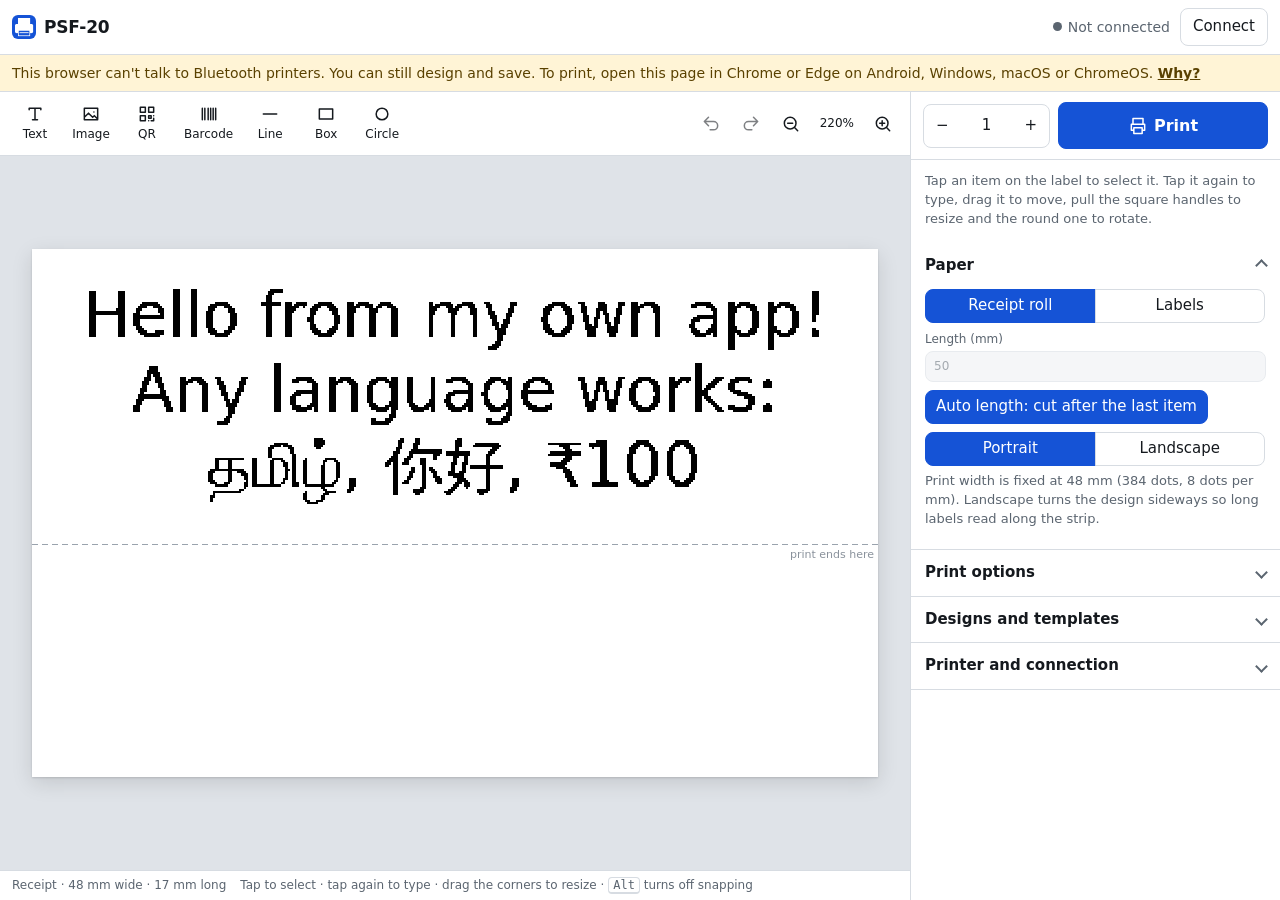
==== commit d3ceec3b: "Turn the app into a free-form label and receipt editor Replace the separate Text, Image and Codes ta" ====
--- a/psf20-app/index.html
+++ b/psf20-app/index.html
@@ -2,137 +2,1035 @@
 <html lang="en">
 <head>
 <meta charset="utf-8">
-<meta name="viewport" content="width=device-width, initial-scale=1, viewport-fit=cover, interactive-widget=resizes-content">
+<meta name="viewport" content="width=device-width, initial-scale=1, viewport-fit=cover">
 <title>PSF-20 Printer</title>
+<meta name="description" content="Design and print labels and receipts on a PSF-20 thermal printer over Bluetooth, straight from the browser.">
 <link rel="manifest" href="manifest.webmanifest">
 <meta name="theme-color" content="#1553d6">
 <link rel="icon" href="icon-192.png">
-<link rel="stylesheet" href="app.css">
+<style>
+:root{--bg:#eef0f3;--panel:#fff;--ink:#15191e;--mute:#5b6570;--line:#d7dce2;--acc:#1553d6;--accfg:#fff;--soft:#e8effc;--stage:#dfe3e8;--ok:#1a8a4a;--bad:#c0352b;--warn:#9a6a00;--wbg:#fff4d6;--wfg:#5a4100;--guide:#e5368f;color-scheme:light}
+@media (prefers-color-scheme:dark){:root:not([data-theme=light]){--bg:#12151a;--panel:#1b2027;--ink:#e8ecf1;--mute:#97a1ad;--line:#2c343d;--acc:#6aa2ff;--accfg:#08121f;--soft:#1f2b3f;--stage:#0c0f13;--ok:#4cc27c;--bad:#ff7b72;--warn:#e3b341;--wbg:#2b2410;--wfg:#f0d68a;--guide:#ff5fa8;color-scheme:dark}}
+*{box-sizing:border-box}
+[hidden]{display:none!important}
+html,body{margin:0;background:var(--bg);color:var(--ink);font:15px/1.45 system-ui,-apple-system,"Segoe UI",Roboto,sans-serif;-webkit-tap-highlight-color:transparent}
+body{touch-action:manipulation;padding-bottom:76px}
+button,input,select,textarea{font:inherit;color:inherit}
+button{background:var(--panel);border:1px solid var(--line);border-radius:8px;padding:7px 12px;cursor:pointer;display:inline-flex;align-items:center;justify-content:center;gap:6px}
+button:hover{border-color:var(--mute)}
+button.p{background:var(--acc);color:var(--accfg);border-color:var(--acc);font-weight:600}
+button:disabled{opacity:.55;cursor:progress}
+:focus-visible{outline:2px solid var(--acc);outline-offset:2px}
+svg.i{width:20px;height:20px;fill:none;stroke:currentColor;stroke-width:1.8;stroke-linecap:round;stroke-linejoin:round;flex:none}
+input[type=text],input[type=number],input:not([type]),select,textarea{background:var(--bg);border:1px solid var(--line);border-radius:8px;padding:6px 8px;min-width:0}
+textarea{width:100%;resize:vertical;display:block}
+input[type=range]{width:100%;accent-color:var(--acc);margin:4px 0}
+a{color:var(--acc)}
+.top{position:sticky;top:0;z-index:20;display:flex;align-items:center;gap:10px;padding:8px 12px;padding-top:max(8px,env(safe-area-inset-top));background:var(--panel);border-bottom:1px solid var(--line)}
+.brand{flex:1;font-weight:700;font-size:17px;letter-spacing:-.01em;display:flex;align-items:center;gap:8px}
+.brand img{border-radius:6px}
+.st{display:flex;align-items:center;gap:6px;color:var(--mute);font-size:14px}
+.dot{width:9px;height:9px;border-radius:50%;background:var(--mute)}
+.dot.on{background:var(--ok)}
+.banner{background:var(--wbg);color:var(--wfg);padding:8px 12px;font-size:14px;border-bottom:1px solid var(--line)}
+.banner a{color:inherit;font-weight:600}
+.app{display:grid;grid-template-columns:minmax(0,1fr)}
+.work{display:flex;flex-direction:column;min-width:0}
+.tools{display:flex;align-items:center;gap:2px;padding:6px 8px;background:var(--panel);border-bottom:1px solid var(--line);overflow-x:auto;scrollbar-width:none}
+.tools::-webkit-scrollbar{display:none}
+.tools button{flex-direction:column;gap:2px;border:0;background:none;padding:6px 8px;min-width:54px;font-size:12px;flex:none}
+.tools button:hover{background:var(--soft)}
+.tools .sep{flex:1;min-width:10px}
+.tools .sm{min-width:38px;padding:6px}
+.tools .zl{font-size:12px;min-width:50px;font-variant-numeric:tabular-nums}
+.stage{position:relative;background:var(--stage);overflow:auto;display:flex;padding:10px 0;min-height:240px}
+.sheet{position:relative;margin:auto;flex:none}
+#cv{position:absolute;image-rendering:pixelated;background:#fff;box-shadow:0 1px 2px rgba(0,0,0,.14),0 6px 20px rgba(0,0,0,.12)}
+#cv.label{border-radius:6px}
+#ov{position:absolute;left:0;top:0}
+#ie{position:absolute;margin:0;border:0;outline:1px dashed var(--acc);resize:none;overflow:hidden;transform-origin:center;z-index:2;caret-color:#1553d6;box-sizing:border-box;overflow-wrap:anywhere}
+.empty{position:absolute;inset:0;display:flex;align-items:center;justify-content:center;text-align:center;color:#8a929c;font-size:14px;pointer-events:none;padding:40px}
+.meta{font-size:12px;color:var(--mute);padding:6px 12px;display:flex;gap:6px 14px;flex-wrap:wrap;background:var(--panel);border-top:1px solid var(--line)}
+.side{background:var(--panel);border-top:1px solid var(--line)}
+.printbar{position:fixed;left:0;right:0;bottom:0;z-index:15;display:flex;gap:8px;align-items:center;padding:10px 12px;padding-bottom:max(10px,env(safe-area-inset-bottom));background:var(--panel);border-top:1px solid var(--line);box-shadow:0 -4px 16px rgba(0,0,0,.06)}
+.printbar .p{flex:1;padding:11px;font-size:16px}
+.copies{display:flex;align-items:center;border:1px solid var(--line);border-radius:8px;overflow:hidden}
+.copies button{border:0;border-radius:0;padding:10px 12px;background:none}
+.copies input{width:52px;text-align:center;border:0;border-radius:0;background:none;padding:10px 0;-moz-appearance:textfield;appearance:textfield}
+.copies input::-webkit-inner-spin-button{display:none}
+.copies small{color:var(--mute);font-size:11px;padding-left:2px}
+.card{border-bottom:1px solid var(--line)}
+.card>summary{display:flex;align-items:center;gap:8px;padding:12px 14px;font-weight:600;cursor:pointer;list-style:none}
+.card>summary::-webkit-details-marker{display:none}
+.card>summary::after{content:"";margin-left:auto;width:7px;height:7px;border:solid var(--mute);border-width:0 2px 2px 0;transform:rotate(45deg);transition:transform .15s}
+.card[open]>summary::after{transform:rotate(-135deg)}
+.body{padding:0 14px 14px}
+.row{display:flex;gap:8px;flex-wrap:wrap;align-items:flex-end;margin:8px 0}
+.f{display:flex;flex-direction:column;gap:3px;font-size:12px;color:var(--mute);min-width:0}
+.f output{color:var(--ink)}
+.row .f{flex:1 1 100px}
+.pos{display:grid;grid-template-columns:repeat(5,minmax(0,1fr));gap:6px;margin:8px 0}
+.pos input{width:100%;padding:6px 4px}
+.tg{position:relative;display:inline-flex}
+.tg input{position:absolute;opacity:0;pointer-events:none}
+.tg span{display:inline-flex;align-items:center;justify-content:center;gap:4px;min-width:36px;height:34px;padding:0 10px;border:1px solid var(--line);border-radius:8px;cursor:pointer;user-select:none;background:var(--panel)}
+.tg input:checked+span{background:var(--acc);border-color:var(--acc);color:var(--accfg)}
+.tg input:focus-visible+span{outline:2px solid var(--acc);outline-offset:2px}
+.seg{display:inline-flex}
+.seg .tg span{border-radius:0;margin-left:-1px}
+.seg .tg:first-child span{border-radius:8px 0 0 8px;margin-left:0}
+.seg .tg:last-child span{border-radius:0 8px 8px 0}
+.seg.wide{display:flex;width:100%}.seg.wide .tg{flex:1}.seg.wide .tg span{width:100%}
+.phead{display:flex;align-items:center;gap:6px;padding:12px 14px 0;flex-wrap:wrap}
+.phead b{flex:1}
+.acts{display:flex;gap:2px;flex-wrap:wrap}
+.acts button{padding:6px;border-color:transparent;background:none}
+.acts button:hover{background:var(--soft)}
+.acts .del{color:var(--bad)}
+.hint{color:var(--mute);font-size:13px;margin:6px 0}
+.perr{font-size:13px;margin:6px 0;color:var(--warn)}.perr.bad{color:var(--bad)}.perr:empty{display:none}
+.list{list-style:none;margin:8px 0;padding:0}
+.list li{display:flex;align-items:center;gap:6px;padding:6px 0;border-top:1px solid var(--line)}
+.list li span{flex:1;min-width:0;overflow:hidden;text-overflow:ellipsis;white-space:nowrap}
+.list small{color:var(--mute)}
+#toast{position:fixed;left:50%;bottom:86px;transform:translate(-50%,16px);opacity:0;pointer-events:none;background:var(--ink);color:var(--bg);padding:10px 16px;border-radius:10px;font-size:14px;width:max-content;max-width:min(92vw,520px);transition:opacity .2s,transform .2s;z-index:30;box-shadow:0 6px 24px rgba(0,0,0,.2)}
+#toast.show{opacity:1;transform:translate(-50%,0);pointer-events:auto}
+#toast.err{background:#c0352b;color:#fff}
+#toast.ok{background:#1a7f45;color:#fff}
+#log{font:12px/1.5 ui-monospace,Menlo,Consolas,monospace;max-height:200px;overflow:auto;background:var(--bg);border:1px solid var(--line);border-radius:8px;padding:8px}
+#log .warn{color:var(--warn)}#log .err{color:var(--bad)}
+h3{font-size:12px;margin:16px 0 4px;color:var(--mute);text-transform:uppercase;letter-spacing:.05em}
+kbd{font:12px ui-monospace,monospace;border:1px solid var(--line);border-bottom-width:2px;border-radius:4px;padding:0 4px}
+code{font:13px ui-monospace,Menlo,Consolas,monospace;background:var(--bg);padding:0 4px;border-radius:4px}
+input:disabled,select:disabled{opacity:.55}
+@media (max-width:899px){.wide-only{display:none}}
+@media (max-width:520px){.tools{padding:4px 2px;gap:0}.tools button{min-width:42px;padding:6px 3px;font-size:11px}.tools .sm{min-width:36px}.tools .z{display:none}}
+@media (min-width:900px){
+  body{padding-bottom:0;height:100vh;overflow:hidden;display:flex;flex-direction:column}
+  .app{flex:1;min-height:0;grid-template-columns:minmax(0,1fr) 370px}
+  .work{min-height:0}
+  .stage{flex:1;min-height:0}
+  .side{border-top:0;border-left:1px solid var(--line);overflow:auto}
+  .printbar{position:sticky;top:0;box-shadow:none;border-top:0;border-bottom:1px solid var(--line)}
+  #toast{bottom:24px}
+}
+</style>
 </head>
 <body>
-<svg width="0" height="0" style="position:absolute" aria-hidden="true">
-  <defs>
-    <symbol id="i-text" viewBox="0 0 24 24"><path d="M5 7V5h14v2M12 5v14M9 19h6"/></symbol>
-    <symbol id="i-image" viewBox="0 0 24 24"><rect x="3" y="4" width="18" height="16" rx="2"/><circle cx="8.5" cy="9.5" r="1.5"/><path d="M21 16l-5-5-9 9"/></symbol>
-    <symbol id="i-qr" viewBox="0 0 24 24"><path d="M4 4h6v6H4zM14 4h6v6h-6zM4 14h6v6H4zM14 14h2v2h-2zM18 18h2v2h-2zM14 20h2M20 14v2"/></symbol>
-    <symbol id="i-barcode" viewBox="0 0 24 24"><path d="M4 5v14M7 5v14M10.5 5v14M13 5v14M16.5 5v14M20 5v14"/></symbol>
-    <symbol id="i-rect" viewBox="0 0 24 24"><rect x="4" y="6" width="16" height="12" rx="1"/></symbol>
-    <symbol id="i-ellipse" viewBox="0 0 24 24"><ellipse cx="12" cy="12" rx="8.5" ry="6.5"/></symbol>
-    <symbol id="i-line" viewBox="0 0 24 24"><path d="M4 19L20 5"/></symbol>
-    <symbol id="i-undo" viewBox="0 0 24 24"><path d="M9 14L4 9l5-5M4 9h10a6 6 0 0 1 0 12h-3"/></symbol>
-    <symbol id="i-redo" viewBox="0 0 24 24"><path d="M15 14l5-5-5-5M20 9H10a6 6 0 0 0 0 12h3"/></symbol>
-    <symbol id="i-print" viewBox="0 0 24 24"><path d="M6 9V3h12v6M6 18H4a2 2 0 0 1-2-2v-5a2 2 0 0 1 2-2h16a2 2 0 0 1 2 2v5a2 2 0 0 1-2 2h-2M6 14h12v7H6z"/></symbol>
-    <symbol id="i-sliders" viewBox="0 0 24 24"><path d="M4 6h9M17 6h3M4 12h3M11 12h9M4 18h11M19 18h1"/><circle cx="15" cy="6" r="2"/><circle cx="9" cy="12" r="2"/><circle cx="17" cy="18" r="2"/></symbol>
-    <symbol id="i-folder" viewBox="0 0 24 24"><path d="M3 7a2 2 0 0 1 2-2h4l2 2h8a2 2 0 0 1 2 2v8a2 2 0 0 1-2 2H5a2 2 0 0 1-2-2z"/></symbol>
-    <symbol id="i-eye" viewBox="0 0 24 24"><path d="M2 12s4-7 10-7 10 7 10 7-4 7-10 7S2 12 2 12z"/><circle cx="12" cy="12" r="3"/></symbol>
-    <symbol id="i-plus" viewBox="0 0 24 24"><path d="M12 5v14M5 12h14"/></symbol>
-    <symbol id="i-minus" viewBox="0 0 24 24"><path d="M5 12h14"/></symbol>
-    <symbol id="i-fit" viewBox="0 0 24 24"><path d="M4 9V4h5M20 9V4h-5M4 15v5h5M20 15v5h-5"/></symbol>
-    <symbol id="i-copy" viewBox="0 0 24 24"><rect x="8" y="8" width="12" height="12" rx="2"/><path d="M16 8V6a2 2 0 0 0-2-2H6a2 2 0 0 0-2 2v8a2 2 0 0 0 2 2h2"/></symbol>
-    <symbol id="i-trash" viewBox="0 0 24 24"><path d="M4 7h16M10 11v6M14 11v6M6 7l1 13h10l1-13M9 7V4h6v3"/></symbol>
-    <symbol id="i-up" viewBox="0 0 24 24"><rect x="9" y="3" width="12" height="12" rx="1"/><path d="M15 15v4a2 2 0 0 1-2 2H5a2 2 0 0 1-2-2v-8a2 2 0 0 1 2-2h4"/></symbol>
-    <symbol id="i-down" viewBox="0 0 24 24"><rect x="3" y="9" width="12" height="12" rx="1"/><path d="M9 9V5a2 2 0 0 1 2-2h8a2 2 0 0 1 2 2v8a2 2 0 0 1-2 2h-4"/></symbol>
-    <symbol id="i-lock" viewBox="0 0 24 24"><rect x="5" y="11" width="14" height="10" rx="2"/><path d="M8 11V7a4 4 0 0 1 8 0v4"/></symbol>
-    <symbol id="i-unlock" viewBox="0 0 24 24"><rect x="5" y="11" width="14" height="10" rx="2"/><path d="M8 11V7a4 4 0 0 1 7.5-2"/></symbol>
-    <symbol id="i-rotate" viewBox="0 0 24 24"><path d="M20 12a8 8 0 1 1-2.3-5.7M20 4v4h-4"/></symbol>
-    <symbol id="i-al" viewBox="0 0 24 24"><path d="M4 3v18M8 6h12v4H8zM8 14h7v4H8z"/></symbol>
-    <symbol id="i-acx" viewBox="0 0 24 24"><path d="M12 3v18M6 6h12v4H6zM8.5 14h7v4h-7z"/></symbol>
-    <symbol id="i-ar" viewBox="0 0 24 24"><path d="M20 3v18M4 6h12v4H4zM9 14h7v4H9z"/></symbol>
-    <symbol id="i-at" viewBox="0 0 24 24"><path d="M3 4h18M6 8h4v12H6zM14 8h4v7h-4z"/></symbol>
-    <symbol id="i-acy" viewBox="0 0 24 24"><path d="M3 12h18M6 6h4v12H6zM14 8.5h4v7h-4z"/></symbol>
-    <symbol id="i-ab" viewBox="0 0 24 24"><path d="M3 20h18M6 4h4v12H6zM14 9h4v7h-4z"/></symbol>
-    <symbol id="i-tl" viewBox="0 0 24 24"><path d="M4 6h16M4 10h10M4 14h16M4 18h10"/></symbol>
-    <symbol id="i-tc" viewBox="0 0 24 24"><path d="M4 6h16M7 10h10M4 14h16M7 18h10"/></symbol>
-    <symbol id="i-tr" viewBox="0 0 24 24"><path d="M4 6h16M10 10h10M4 14h16M10 18h10"/></symbol>
-    <symbol id="i-vt" viewBox="0 0 24 24"><path d="M4 4h16M8 8h8M8 12h8"/></symbol>
-    <symbol id="i-vm" viewBox="0 0 24 24"><path d="M8 9h8M8 15h8M4 12h2M18 12h2"/></symbol>
-    <symbol id="i-vb" viewBox="0 0 24 24"><path d="M4 20h16M8 12h8M8 16h8"/></symbol>
-  </defs>
-</svg>
-
 <header class="top">
-  <strong class="brand">PSF-20</strong>
-  <button id="conn" class="chip" title="Connect to the printer"><span class="dot" id="dot"></span><span id="st">Connect</span></button>
-  <span class="grow"></span>
-  <button class="ib" id="bUndo" title="Undo (Ctrl+Z)" disabled><svg><use href="#i-undo"/></svg></button>
-  <button class="ib" id="bRedo" title="Redo (Ctrl+Shift+Z)" disabled><svg><use href="#i-redo"/></svg></button>
-  <button class="ib" id="bDesigns" title="Designs and templates"><svg><use href="#i-folder"/></svg><span class="lbl">Designs</span></button>
-  <button class="ib" id="bSettings" title="Printer settings"><svg><use href="#i-sliders"/></svg><span class="lbl">Printer</span></button>
+  <div class="brand"><img src="icon-192.png" alt="" width="24" height="24">PSF-20</div>
+  <div class="st"><span class="dot" id="dot"></span><span id="st">Not connected</span></div>
+  <button id="conn">Connect</button>
 </header>
-
-<div class="toolbar" role="toolbar" aria-label="Add elements">
-  <button class="tb" data-add="text" title="Add text (T)"><svg><use href="#i-text"/></svg><span>Text</span></button>
-  <button class="tb" data-add="image" title="Add image (I)"><svg><use href="#i-image"/></svg><span>Image</span></button>
-  <button class="tb" data-add="qr" title="Add QR code (Q)"><svg><use href="#i-qr"/></svg><span>QR</span></button>
-  <button class="tb" data-add="barcode" title="Add barcode (B)"><svg><use href="#i-barcode"/></svg><span>Barcode</span></button>
-  <button class="tb" data-add="rect" title="Add box (R)"><svg><use href="#i-rect"/></svg><span>Box</span></button>
-  <button class="tb" data-add="ellipse" title="Add circle (E)"><svg><use href="#i-ellipse"/></svg><span>Circle</span></button>
-  <button class="tb" data-add="line" title="Add line (L)"><svg><use href="#i-line"/></svg><span>Line</span></button>
-  <span class="sep"></span>
-  <button class="ib" id="bZoomOut" title="Zoom out (-)"><svg><use href="#i-minus"/></svg></button>
-  <button class="ib" id="bFit" title="Fit to screen (0)"><svg><use href="#i-fit"/></svg></button>
-  <button class="ib" id="bZoomIn" title="Zoom in (+)"><svg><use href="#i-plus"/></svg></button>
-  <button class="ib" id="bPreview" title="Show exactly what will print (P)" aria-pressed="false"><svg><use href="#i-eye"/></svg></button>
-  <input type="file" id="file" accept="image/*" hidden>
+<div class="banner" id="nobt" hidden>This browser can't talk to Bluetooth printers. You can still design and save. To print, open this page in Chrome or Edge on Android, Windows, macOS or ChromeOS. <a href="#printerCard" data-open="printerCard">Why?</a></div>
+
+<div class="app">
+  <div class="work">
+    <div class="tools" id="tools" role="toolbar" aria-label="Add and edit"></div>
+    <div class="stage" id="stage">
+      <div class="sheet" id="sheet">
+        <canvas id="cv" role="img" aria-label="Print preview"></canvas>
+        <canvas id="ov"></canvas>
+        <textarea id="ie" hidden aria-label="Edit text" spellcheck="false"></textarea>
+        <div class="empty" id="empty" hidden>Nothing here yet. Add text, an image or a code with the buttons above.</div>
+      </div>
+    </div>
+    <div class="meta"><span id="meta"></span><span class="wide-only">Tap to select · tap again to type · drag the corners to resize · <kbd>Alt</kbd> turns off snapping</span></div>
+  </div>
+
+  <aside class="side">
+    <div class="printbar">
+      <div class="copies" title="Copies">
+        <button id="cminus" aria-label="Fewer copies">−</button>
+        <input type="number" id="copies" min="1" max="99" aria-label="Copies">
+        <button id="cplus" aria-label="More copies">+</button>
+      </div>
+      <button class="p" id="printBtn" data-do="printDoc"><svg class="i" viewBox="0 0 24 24" aria-hidden="true"><path d="M6 9V3h12v6M6 17H4v-7h16v7h-2M7 14h10v7H7z"/></svg>Print</button>
+    </div>
+
+    <section id="props" aria-label="Selected item"></section>
+
+    <details class="card" id="paperCard" open>
+      <summary>Paper</summary>
+      <div class="body">
+        <div class="seg wide" role="radiogroup" aria-label="Paper type">
+          <label class="tg"><input type="radio" name="ptype" data-p="type" value="receipt"><span>Receipt roll</span></label>
+          <label class="tg"><input type="radio" name="ptype" data-p="type" value="label"><span>Labels</span></label>
+        </div>
+        <div class="row">
+          <label class="f">Length (mm)<input type="number" data-p="len" min="5" max="2000" step="1" list="lens"></label>
+          <label class="f" id="gapF">Gap between labels (mm)<input type="number" data-p="gap" min="0" max="50" step="0.5"></label>
+        </div>
+        <div class="row" id="autoF"><label class="tg"><input type="checkbox" data-p="auto"><span>Auto length: cut after the last item</span></label></div>
+        <div class="seg wide" role="radiogroup" aria-label="Orientation">
+          <label class="tg"><input type="radio" name="porient" data-p="orient" value="port"><span>Portrait</span></label>
+          <label class="tg"><input type="radio" name="porient" data-p="orient" value="land"><span>Landscape</span></label>
+        </div>
+        <p class="hint">Print width is fixed at 48 mm (384 dots, 8 dots per mm). Landscape turns the design sideways so long labels read along the strip.</p>
+      </div>
+    </details>
+
+    <details class="card">
+      <summary>Print options</summary>
+      <div class="body">
+        <label class="f">Darkness of text and shapes <output id="thrO"></output><input type="range" id="thr" min="60" max="235"></label>
+        <div class="row">
+          <label class="f">Counter starts at<input type="number" id="serial" min="0" step="1"></label>
+          <label class="f">Blank lines after a receipt<input type="number" id="c_feed" min="0" max="20"></label>
+        </div>
+        <p class="hint">Put <code>{n}</code> in any text, QR code or barcode and it prints this number, then counts up by one per copy. <code>{n:4}</code> pads to 0001. After printing, the counter carries on from where it stopped.</p>
+      </div>
+    </details>
+
+    <details class="card" id="designsCard">
+      <summary>Designs and templates</summary>
+      <div class="body">
+        <label class="f">Start from a template<select id="tpl"><option value="">Choose…</option></select></label>
+        <h3>Saved on this device</h3>
+        <div class="row"><input id="dname" placeholder="Name this design" style="flex:1" aria-label="Design name"><button id="dsave">Save</button></div>
+        <ul class="list" id="dlist"></ul>
+        <div class="row">
+          <button id="dexp">Export file</button>
+          <button id="dimp">Import file</button>
+          <button id="dpng">Save as PNG</button>
+          <button id="dnew">New blank</button>
+        </div>
+        <p class="hint">Your current design is kept automatically. Export a file to move designs to another device or share them.</p>
+      </div>
+    </details>
+
+    <details class="card" id="printerCard">
+      <summary>Printer and connection</summary>
+      <div class="body">
+        <div id="diagbody" class="hint"></div>
+        <label class="tg" style="margin:6px 0"><input type="checkbox" id="showall"><span>Show all Bluetooth devices in the picker</span></label>
+        <p class="hint">Use this if your PSF-20 is not listed.</p>
+        <h3>Tools</h3>
+        <div class="row">
+          <button data-do="feed3">Feed 3 lines</button>
+          <button data-do="feed10">Feed 10 lines</button>
+          <button data-do="testPage">Test page</button>
+        </div>
+        <div class="row">
+          <label class="f" style="flex:0 1 110px">Rows<input type="number" id="srows" value="400" min="50" max="3000"></label>
+          <button data-do="stress">Speed and integrity test</button>
+        </div>
+        <p class="hint">The test prints an even checkerboard. If you see skipped or garbled bands, lower the chunk size or add a delay below.</p>
+        <div class="row"><input type="text" id="raw" placeholder="Raw hex, e.g. 1B 40 48 69 0A" style="flex:1;min-width:180px" aria-label="Raw hex bytes"><button data-do="sendRaw">Send</button></div>
+        <h3>Transfer settings</h3>
+        <div class="row">
+          <label class="f">Chunk bytes<input type="number" id="c_chunk" min="20" max="512"></label>
+          <label class="f">Delay ms<input type="number" id="c_delay" min="0" max="200"></label>
+          <label class="f">Band rows<input type="number" id="c_band" min="16" max="1024"></label>
+        </div>
+        <label class="tg"><input type="checkbox" id="c_resp"><span>Write with response (slower, safer)</span></label>
+        <p class="hint">Chunk 20 always works. Over a good link 100 to 185 is usually fine and much faster.</p>
+        <h3>Log</h3>
+        <div id="log" aria-live="off"></div>
+      </div>
+    </details>
+  </aside>
 </div>
 
-<div class="work">
-  <div id="stagewrap"><canvas id="stage" tabindex="0" aria-label="Label editor. Tap an element to select it, drag to move, use the handles to resize or rotate."></canvas></div>
-  <aside id="insp" aria-label="Properties"></aside>
-</div>
-
-<footer class="printbar">
-  <button class="chip" id="paperChip" title="Paper settings"></button>
-  <span class="grow"></span>
-  <span class="copies" title="Copies"><button class="ib sm" id="cMinus" aria-label="Fewer copies"><svg><use href="#i-minus"/></svg></button><input type="number" id="copies" value="1" min="1" max="999" aria-label="Copies"><button class="ib sm" id="cPlus" aria-label="More copies"><svg><use href="#i-plus"/></svg></button></span>
-  <button class="p" id="bPrint"><svg><use href="#i-print"/></svg><span>Print</span></button>
-</footer>
-<div id="msg" role="status" aria-live="polite"></div>
-
-<dialog id="dlgDesigns">
-  <form method="dialog" class="dh"><h2>Designs</h2><button class="ib" aria-label="Close">✕</button></form>
-  <div class="row"><input type="text" id="saveName" placeholder="Name this design" aria-label="Design name"><button class="p" id="bSave">Save</button></div>
-  <h3>Saved</h3>
-  <div id="savedList" class="list"></div>
-  <h3>Start from</h3>
-  <div id="tplList" class="tiles"></div>
-  <h3>File</h3>
-  <div class="row"><button id="bExport">Export design file</button><button id="bImport">Import design file</button><input type="file" id="importFile" accept=".json,application/json" hidden></div>
-  <p class="hint">Designs are kept in this browser only. Export a file to back one up or move it to another device.</p>
-</dialog>
-
-<dialog id="dlgSettings">
-  <form method="dialog" class="dh"><h2>Printer</h2><button class="ib" aria-label="Close">✕</button></form>
-  <h3>Connection</h3>
-  <div id="diagbody" class="hint mono"></div>
-  <label class="ck"><input type="checkbox" id="showall"> Show all Bluetooth devices in the picker (use if PSF-20 is not listed)</label>
-  <div class="row"><button id="bPickNew">Pick a different printer</button></div>
-  <h3>Quick actions</h3>
-  <div class="row">
-    <button data-do="feed3">Feed 3 lines</button>
-    <button data-do="feed10">Feed 10 lines</button>
-    <button data-do="nextLabel">Next label</button>
-    <button data-do="testPage">Test page</button>
-  </div>
-  <div class="row">
-    <label>Rows <input type="number" id="srows" value="400" min="50" max="3000"></label>
-    <button data-do="stress">Speed and integrity test</button>
-  </div>
-  <p class="hint">The speed test prints an even checkerboard. If you see skipped or garbled bands, lower the chunk size or add a delay below.</p>
-  <h3>Transfer</h3>
-  <div class="row">
-    <label>Chunk bytes <input type="number" id="c_chunk" min="20" max="512"></label>
-    <label>Delay ms <input type="number" id="c_delay" min="0" max="200"></label>
-    <label>Band rows <input type="number" id="c_band" min="16" max="1024"></label>
-  </div>
-  <label class="ck"><input type="checkbox" id="c_resp"> Write with response (slower, safer)</label>
-  <p class="hint">Chunk 20 always works. Over a good link 100 to 185 is usually fine and much faster.</p>
-  <h3>Raw bytes</h3>
-  <div class="row"><input type="text" id="raw" placeholder="Hex, e.g. 1B 40 48 69 0A" aria-label="Raw hex bytes" class="grow"><button data-do="sendRaw">Send</button></div>
-  <h3>Log</h3>
-  <div id="log" class="mono" aria-live="off"></div>
-</dialog>
-
-<script type="module" src="js/app.js"></script>
+<div id="toast" role="status" aria-live="polite"></div>
+<input type="file" id="imgfile" accept="image/*" hidden>
+<input type="file" id="docfile" accept=".json,application/json" hidden>
+<datalist id="lens"><option value="15"><option value="20"><option value="25"><option value="30"><option value="40"><option value="50"><option value="60"><option value="70"><option value="80"><option value="100"></datalist>
+
+<script>
+const $=s=>document.querySelector(s),$$=s=>[...document.querySelectorAll(s)],sleep=ms=>new Promise(r=>setTimeout(r,ms));
+const SVC='49535343-fe7d-4ae5-8fa9-9fafd205e455',WR='49535343-8841-43f4-a8d4-ecbe34729bb3',NT='49535343-1e4d-4bd9-ba61-23c647249616',W0=384,WB=48,DPM=8;
+let dev,wch,cfg={chunk:20,delay:0,band:128,feed:3,resp:false,thr:150,serial:1,copies:1};
+try{Object.assign(cfg,JSON.parse(localStorage.getItem('psf20')||'{}'))}catch(e){}
+const save=()=>{try{localStorage.setItem('psf20',JSON.stringify(cfg))}catch(e){}};
+const hex=a=>[...a].map(b=>b.toString(16).padStart(2,'0')).join(' ');
+const asc=a=>[...a].map(b=>b>31&&b<127?String.fromCharCode(b):'.').join('');
+const clamp=(v,a,b)=>Math.min(b,Math.max(a,v)),rad=d=>d*Math.PI/180;
+const cnv=(w,h)=>{const c=document.createElement('canvas');c.width=Math.max(1,w);c.height=Math.max(1,h);return c};
+function log(m,c=''){const d=document.createElement('div');d.className=c;d.textContent=new Date().toTimeString().slice(0,8)+'  '+m;$('#log').prepend(d);while($('#log').children.length>150)$('#log').lastChild.remove()}
+function say(m,c=''){const t=$('#toast');t.textContent=m;t.className='show '+c;clearTimeout(say.t);say.t=setTimeout(()=>t.className='',c==='err'?9000:c==='ok'?2500:6000)}
+function cat(...p){const a=p.map(x=>typeof x==='number'?Uint8Array.of(x):typeof x==='string'?Uint8Array.from(x,c=>c.charCodeAt(0)<128?c.charCodeAt(0):63):x);const o=new Uint8Array(a.reduce((n,x)=>n+x.length,0));let i=0;for(const x of a){o.set(x,i);i+=x.length}return o}
+
+/* ---------- Bluetooth ---------- */
+function setState(on){$('#dot').className='dot'+(on?' on':'');$('#st').textContent=on?dev.name||'Connected':'Not connected';$('#conn').textContent=on?'Reconnect':'Connect'}
+async function link(){
+  const s=await dev.gatt.connect(),v=await s.getPrimaryService(SVC);
+  wch=await v.getCharacteristic(WR);
+  const n=await v.getCharacteristic(NT);await n.startNotifications();
+  n.addEventListener('characteristicvaluechanged',e=>{const a=new Uint8Array(e.target.value.buffer);const t=asc(a);log('printer: '+hex(a)+'  '+t,/NACK/.test(t)?'warn':'')});
+  setState(true);log('connected')
+}
+function hint(e){
+  const m=e&&e.message?e.message:String(e);
+  if(e&&e.name==='NotFoundError'&&/cancel|chooser/i.test(m))return 'No printer chosen. Switch the printer on, close anything else connected to it, then pick PSF-20-... in the list.';
+  if(e&&e.name==='NotFoundError')return 'No printer found. Check it is on and not connected to your phone, nRF Connect or a script. Tick "Show all Bluetooth devices" under Printer if it is not listed.';
+  if(/br-connection-profile-unavailable|NetworkError|GATT|Connection attempt failed|Unsupported device/i.test(m))
+    return m+'. Only one device can use the printer at a time, so disconnect everything else first. On Linux, BlueZ must also be LE-only: sudo btmgmt power off; sudo btmgmt bredr off; sudo btmgmt power on.';
+  if(e&&e.name==='SecurityError')return m+'. Web Bluetooth only works on https:// pages or http://localhost.';
+  return m
+}
+async function diag(){
+  const r=[['Secure page (https or localhost)',window.isSecureContext],['Web Bluetooth in this browser',!!navigator.bluetooth]];
+  if(navigator.bluetooth&&navigator.bluetooth.getAvailability){try{r.push(['Bluetooth adapter available',await navigator.bluetooth.getAvailability()])}catch(e){r.push(['Bluetooth adapter available','unknown'])}}
+  const b=$('#diagbody');b.textContent='';
+  for(const [k,v] of r){const d=document.createElement('div');d.textContent=(v===true?'OK   ':v===false?'FAIL ':'?    ')+k;d.style.color=v===true?'var(--ok)':v===false?'var(--bad)':'var(--mute)';b.append(d)}
+  const ua=document.createElement('div');ua.textContent=navigator.userAgent;b.append(ua);
+  if(!navigator.bluetooth){const t=document.createElement('div');t.style.cssText='margin-top:6px;color:var(--bad)';
+    t.textContent='This browser cannot use Web Bluetooth. Use Chrome, Edge or Opera on Android, Windows, macOS, ChromeOS or Linux. Firefox, Safari and every browser on iPhone/iPad do not support it. On Linux Chrome, if this stays FAIL, open chrome://flags/#enable-experimental-web-platform-features, enable it and restart.';b.append(t);$('#nobt').hidden=false}
+  else if(!window.isSecureContext){const t=document.createElement('div');t.style.cssText='margin-top:6px;color:var(--bad)';t.textContent='Open this page over https:// (for example your Vercel link) or http://localhost.';b.append(t)}
+}
+async function connect(){
+  try{
+    if(!navigator.bluetooth)throw Error('This browser has no Web Bluetooth. See Printer and connection.');
+    if(!dev||!$('#conn').dataset.again){
+      dev=await navigator.bluetooth.requestDevice($('#showall').checked?{acceptAllDevices:true,optionalServices:[SVC]}:{filters:[{namePrefix:'PSF-20'}],optionalServices:[SVC]});
+      dev.addEventListener('gattserverdisconnected',()=>{setState(false);log('disconnected','warn')});
+    }
+    await link();$('#conn').dataset.again=1;say('Connected','ok');return true
+  }catch(e){const h=hint(e);say(h,'err');log(e.name+': '+(e.message||e),'err');delete $('#conn').dataset.again;return false}
+}
+async function send(data){
+  if(!dev)throw Error('Connect to the printer first.');
+  if(!dev.gatt.connected){log('relinking','warn');await link()}
+  const c=cfg.chunk;
+  for(let i=0;i<data.length;i+=c){
+    const p=data.slice(i,i+c);
+    if(wch.writeValueWithoutResponse&&!cfg.resp)await wch.writeValueWithoutResponse(p);else await wch.writeValue(p);
+    if(cfg.delay)await sleep(cfg.delay)
+  }
+}
+async function printBits(bits,h,feed){
+  await send(cat(0x1b,0x40));
+  for(let y=0;y<h;y+=cfg.band){const n=Math.min(cfg.band,h-y);await send(cat(0x1d,0x76,0x30,0,WB,0,n&255,n>>8,bits.subarray(y*WB,(y+n)*WB)))}
+  if(feed)await send(cat(0x1b,0x64,feed))
+}
+
+/* ---------- Bitmaps ---------- */
+// Turns RGBA pixels into pure black and white in place, with optional error diffusion.
+function dither(id,mode,thr,inv){
+  const{width:w,height:h,data:d}=id,g=new Float32Array(w*h);
+  for(let i=0;i<w*h;i++){const v=.299*d[i*4]+.587*d[i*4+1]+.114*d[i*4+2];g[i]=inv?255-v:v}
+  const add=(x,y,e)=>{if(x>=0&&x<w&&y<h)g[y*w+x]+=e};
+  for(let y=0;y<h;y++)for(let x=0;x<w;x++){
+    const i=y*w+x,v=g[i],n=v<thr?0:255,e=v-n;
+    d[i*4]=d[i*4+1]=d[i*4+2]=n;d[i*4+3]=255;
+    if(mode==='fs'){add(x+1,y,e*7/16);add(x-1,y+1,e*3/16);add(x,y+1,e*5/16);add(x+1,y+1,e/16)}
+    else if(mode==='atk'){const q=e/8;add(x+1,y,q);add(x+2,y,q);add(x-1,y+1,q);add(x,y+1,q);add(x+1,y+1,q);add(x,y+2,q)}
+  }
+}
+function pack(c){
+  const w=c.width,h=c.height,d=c.getContext('2d').getImageData(0,0,w,h).data,o=new Uint8Array(h*WB);
+  for(let y=0;y<h;y++)for(let x=0;x<w;x++)if(d[(y*w+x)*4]<128)o[y*WB+(x>>3)]|=0x80>>(x&7);
+  return o
+}
+
+/* ---------- QR code (byte mode, versions 1-40) ---------- */
+const QT={L:[1,'7,10,15,20,26,18,20,24,30,18,20,24,26,30,22,24,28,30,28,28,28,28,30,30,26,28,30,30,30,30,30,30,30,30,30,30,30,30,30,30','1,1,1,1,1,2,2,2,2,4,4,4,4,4,6,6,6,6,7,8,8,9,9,10,12,12,12,13,14,15,16,17,18,19,19,20,21,22,24,25'],
+  M:[0,'10,16,26,18,24,16,18,22,22,26,30,22,22,24,24,28,28,26,26,26,26,28,28,28,28,28,28,28,28,28,28,28,28,28,28,28,28,28,28,28','1,1,1,2,2,4,4,4,5,5,5,8,9,9,10,10,11,13,14,16,17,17,18,20,21,23,25,26,28,29,31,33,35,37,38,40,43,45,47,49'],
+  Q:[3,'13,22,18,26,18,24,18,22,20,24,28,26,24,20,30,24,28,28,26,30,28,30,30,30,30,28,30,30,30,30,30,30,30,30,30,30,30,30,30,30','1,1,2,2,4,4,6,6,8,8,8,10,12,16,12,17,16,18,21,20,23,23,25,27,29,34,34,35,38,40,43,45,48,51,53,56,59,62,65,68'],
+  H:[2,'17,28,22,16,22,28,26,26,24,28,24,28,22,24,24,30,28,28,26,28,30,24,30,30,30,30,30,30,30,30,30,30,30,30,30,30,30,30,30,30','1,1,2,4,4,4,5,6,8,8,11,11,16,16,18,16,19,21,25,25,25,34,30,32,35,37,40,42,45,48,51,54,57,60,63,66,70,74,77,81']};
+for(const k in QT)QT[k]=[QT[k][0],QT[k][1].split(',').map(Number),QT[k][2].split(',').map(Number)];
+function gmul(x,y){let z=0;for(let i=7;i>=0;i--){z=(z<<1)^((z>>>7)*0x11d);z^=((y>>>i)&1)*x}return z}
+function rawMods(v){let r=(16*v+128)*v+64;if(v>=2){const n=Math.floor(v/7)+2;r-=(25*n-10)*n-55;if(v>=7)r-=36}return r}
+function alignPos(v){if(v===1)return[];const n=Math.floor(v/7)+2,st=v===32?26:Math.ceil((v*4+4)/(n*2-2))*2,r=[6];for(let p=v*4+10;r.length<n;p-=st)r.splice(1,0,p);return r}
+function qrPenalty(M,n){
+  let p=0,dark=0;
+  for(let a=0;a<n;a++)for(const col of [0,1]){let run=1;for(let b=1;b<=n;b++){const cur=b<n?(col?M[b][a]:M[a][b]):-1;if(cur===(col?M[b-1][a]:M[a][b-1]))run++;else{if(run>=5)p+=run-2;run=1}}}
+  for(let y=0;y<n-1;y++)for(let x=0;x<n-1;x++){const c=M[y][x];if(c===M[y][x+1]&&c===M[y+1][x]&&c===M[y+1][x+1])p+=3}
+  const f1='10111010000',f2='00001011101';
+  for(let a=0;a<n;a++){let r='',c='';for(let b=0;b<n;b++){r+=M[a][b];c+=M[b][a]}for(const s of [r,c])for(const f of [f1,f2])for(let i=s.indexOf(f);i>=0;i=s.indexOf(f,i+1))p+=40}
+  for(const r of M)for(const v of r)dark+=v;
+  return p+Math.floor(Math.abs(dark*20-n*n*10)/(n*n))*10
+}
+function qrEncode(text,ecl){
+  const data=[...new TextEncoder().encode(text)],[fb,eT,bT]=QT[ecl]||QT.M,dc=v=>(rawMods(v)>>3)-eT[v-1]*bT[v-1];
+  let ver=1;while(ver<=40&&4+(ver<10?8:16)+data.length*8>dc(ver)*8)ver++;
+  if(ver>40)throw Error('Too much data for a QR code. Shorten it or lower error correction.');
+  const cap=dc(ver)*8,bits=[],put=(v,n)=>{for(let i=n-1;i>=0;i--)bits.push((v>>>i)&1)};
+  put(4,4);put(data.length,ver<10?8:16);for(const b of data)put(b,8);
+  put(0,Math.min(4,cap-bits.length));put(0,(8-bits.length%8)%8);
+  for(let p=0xec;bits.length<cap;p^=0xec^0x11)put(p,8);
+  const cw=[];for(let i=0;i<bits.length;i+=8){let v=0;for(let j=0;j<8;j++)v=v<<1|bits[i+j];cw.push(v)}
+  const nb=bT[ver-1],el=eT[ver-1],raw=rawMods(ver)>>3,ns=nb-raw%nb,sl=Math.floor(raw/nb),div=[],blocks=[];
+  for(let i=0;i<el-1;i++)div.push(0);div.push(1);
+  for(let i=0,root=1;i<el;i++){for(let j=0;j<el;j++){div[j]=gmul(div[j],root);if(j+1<el)div[j]^=div[j+1]}root=gmul(root,2)}
+  for(let i=0,k=0;i<nb;i++){
+    const d=cw.slice(k,k+sl-el+(i<ns?0:1));k+=d.length;
+    const rem=new Array(el).fill(0);for(const b of d){const f=b^rem.shift();rem.push(0);for(let j=0;j<el;j++)rem[j]^=gmul(div[j],f)}
+    if(i<ns)d.push(0);blocks.push(d.concat(rem))
+  }
+  const all=[];for(let i=0;i<blocks[0].length;i++)for(let j=0;j<nb;j++)if(i!==sl-el||j>=ns)all.push(blocks[j][i]);
+  const n=ver*4+17,M=[...Array(n)].map(()=>new Array(n).fill(0)),F=[...Array(n)].map(()=>new Array(n).fill(0));
+  const set=(x,y,v)=>{M[y][x]=v?1:0;F[y][x]=1};
+  for(let i=0;i<n;i++){set(6,i,i%2===0);set(i,6,i%2===0)}
+  for(const [cx,cy] of [[3,3],[n-4,3],[3,n-4]])for(let dy=-4;dy<=4;dy++)for(let dx=-4;dx<=4;dx++){const d=Math.max(Math.abs(dx),Math.abs(dy)),x=cx+dx,y=cy+dy;if(x>=0&&x<n&&y>=0&&y<n)set(x,y,d!==2&&d!==4)}
+  const ap=alignPos(ver),na=ap.length;
+  for(let i=0;i<na;i++)for(let j=0;j<na;j++){if(i===0&&j===0||i===0&&j===na-1||i===na-1&&j===0)continue;for(let dy=-2;dy<=2;dy++)for(let dx=-2;dx<=2;dx++)set(ap[i]+dx,ap[j]+dy,Math.max(Math.abs(dx),Math.abs(dy))!==1)}
+  const fmt=mask=>{
+    const d=fb<<3|mask;let r=d;for(let i=0;i<10;i++)r=(r<<1)^((r>>>9)*0x537);
+    const b=(d<<10|r)^0x5412,g=i=>(b>>>i)&1;
+    for(let i=0;i<=5;i++)set(8,i,g(i));set(8,7,g(6));set(8,8,g(7));set(7,8,g(8));for(let i=9;i<15;i++)set(14-i,8,g(i));
+    for(let i=0;i<8;i++)set(n-1-i,8,g(i));for(let i=8;i<15;i++)set(8,n-15+i,g(i));set(8,n-8,1)
+  };
+  fmt(0);
+  if(ver>=7){let r=ver;for(let i=0;i<12;i++)r=(r<<1)^((r>>>11)*0x1f25);const b=ver<<12|r;for(let i=0;i<18;i++){const v=(b>>>i)&1,a=n-11+i%3,c=Math.floor(i/3);set(a,c,v);set(c,a,v)}}
+  for(let i=0,r=n-1;r>=1;r-=2){if(r===6)r=5;for(let v=0;v<n;v++)for(let j=0;j<2;j++){const x=r-j,y=((r+1)&2)===0?n-1-v:v;if(!F[y][x]&&i<all.length*8){M[y][x]=(all[i>>>3]>>>(7-(i&7)))&1;i++}}}
+  const MK=[(x,y)=>(x+y)%2===0,(x,y)=>y%2===0,x=>x%3===0,(x,y)=>(x+y)%3===0,(x,y)=>(Math.floor(x/3)+Math.floor(y/2))%2===0,(x,y)=>x*y%2+x*y%3===0,(x,y)=>(x*y%2+x*y%3)%2===0,(x,y)=>((x+y)%2+x*y%3)%2===0];
+  const apply=m=>{for(let y=0;y<n;y++)for(let x=0;x<n;x++)if(!F[y][x]&&MK[m](x,y))M[y][x]^=1};
+  let best=0,bp=Infinity;
+  for(let m=0;m<8;m++){apply(m);fmt(m);const p=qrPenalty(M,n);if(p<bp){bp=p;best=m}apply(m)}
+  apply(best);fmt(best);
+  return M
+}
+
+/* ---------- Barcodes ---------- */
+const C128='212222 222122 222221 121223 121322 131222 122213 122312 132212 221213 221312 231212 112232 122132 122231 113222 123122 123221 223211 221132 221231 213212 223112 312131 311222 321122 321221 312212 322112 322211 212123 212321 232121 111323 131123 131321 112313 132113 132311 211313 231113 231311 112133 112331 132131 113123 113321 133121 313121 211331 231131 213113 213311 213131 311123 311321 331121 312113 312311 332111 314111 221411 431111 111224 111422 121124 121421 141122 141221 112214 112412 122114 122411 142112 142211 241211 221114 413111 241112 134111 111242 121142 121241 114212 124112 124211 411212 421112 421211 212141 214121 412121 111143 111341 131141 114113 114311 411113 411311 113141 114131 311141 411131 211412 211214 211232 2331112'.split(' ');
+const C39C='0123456789ABCDEFGHIJKLMNOPQRSTUVWXYZ-. *$/+%',C39P='000110100 100100001 001100001 101100000 000110001 100110000 001110000 000100101 100100100 001100100 100001001 001001001 101001000 000011001 100011000 001011000 000001101 100001100 001001100 000011100 100000011 001000011 101000010 000010011 100010010 001010010 000000111 100000110 001000110 000010110 110000001 011000001 111000000 010010001 110010000 011010000 010000101 110000100 011000100 010010100 010101000 010100010 010001010 000101010'.split(' ');
+const EL='0001101 0011001 0010011 0111101 0100011 0110001 0101111 0111011 0110111 0001011'.split(' '),ER=EL.map(s=>s.replace(/./g,c=>c==='1'?'0':'1')),EG=ER.map(s=>[...s].reverse().join(''));
+const EPAR='LLLLLL LLGLGG LLGGLG LLGGGL LGLLGG LGGLLG LGGGLL LGLGLG LGLGGL LGGLGL'.split(' ');
+const widths=w=>[...w].map((n,i)=>(i%2?'0':'1').repeat(+n)).join('');
+const eanCheck=s=>(10-[...s].reduce((a,c,i)=>a+(+c)*(i%2?3:1),0)%10)%10;
+const BAR={
+  c128(d){
+    let codes;
+    if(/^\d+$/.test(d)&&d.length%2===0){codes=[105];for(let i=0;i<d.length;i+=2)codes.push(+d.substr(i,2))}
+    else{if(!d||!/^[\x20-\x7e]+$/.test(d))throw Error('Code 128 takes plain letters, digits and symbols.');codes=[104,...[...d].map(c=>c.charCodeAt(0)-32)]}
+    codes.push(codes.reduce((s,c,i)=>s+c*(i||1),0)%103,106);
+    return{bits:codes.map(c=>widths(C128[c])).join(''),text:d}
+  },
+  c39(d){
+    d=d.toUpperCase();if(!/^[0-9A-Z \-.$/+%]+$/.test(d))throw Error('Code 39 takes A to Z, 0 to 9, space and - . $ / + %');
+    return{bits:[...('*'+d+'*')].map(c=>[...C39P[C39C.indexOf(c)]].map((w,i)=>(i%2?'0':'1').repeat(w==='1'?3:1)).join('')).join('0'),text:d}
+  },
+  ean13(d){
+    if(!/^\d{12,13}$/.test(d))throw Error('EAN-13 needs 12 digits. A 13th check digit is optional.');
+    const c=eanCheck(d.slice(0,12));if(d.length===13&&+d[12]!==c)throw Error('The last digit should be '+c+' (check digit).');
+    d=d.slice(0,12)+c;const par=EPAR[+d[0]];let b='101';
+    for(let i=1;i<7;i++)b+=(par[i-1]==='L'?EL:EG)[+d[i]];b+='01010';for(let i=7;i<13;i++)b+=ER[+d[i]];
+    return{bits:b+'101',text:d}
+  },
+  upca(d){
+    if(!/^\d{11,12}$/.test(d))throw Error('UPC-A needs 11 digits. A 12th check digit is optional.');
+    try{const r=BAR.ean13('0'+d);return{bits:r.bits,text:r.text.slice(1)}}catch(e){throw Error(e.message.replace(/^EAN-13.*/,'UPC-A needs 11 digits.'))}
+  }
+};
+const SAMPLE={c128:'PSF20-001',c39:'PSF20',ean13:'4006381333931',upca:'036000291452'};
+
+/* ---------- Document ---------- */
+const FONTS={Sans:'system-ui,-apple-system,"Segoe UI",Roboto,"Noto Sans",sans-serif',Serif:'Georgia,"Noto Serif","Times New Roman",serif',Mono:'ui-monospace,Menlo,Consolas,"Roboto Mono",monospace',Rounded:'ui-rounded,"Arial Rounded MT Bold","Varela Round",system-ui,sans-serif',Condensed:'"Arial Narrow","Roboto Condensed","Noto Sans Condensed",sans-serif',Heavy:'Impact,"Arial Black",Anton,sans-serif',Script:'"Segoe Script","Brush Script MT","Dancing Script",cursive'};
+const famOf=f=>FONTS[f]||`"${String(f).replace(/["\\]/g,'')}",sans-serif`;
+const fontOf=e=>`${e.italic?'italic ':''}${e.bold?'bold ':''}${e.size}px ${famOf(e.font)}`;
+const NAMES={text:'Text',image:'Image',qr:'QR code',barcode:'Barcode',line:'Line',rect:'Box',ellipse:'Circle'};
+const DEF={
+  text:{text:'Text',font:'Sans',size:32,bold:false,italic:false,under:false,align:'left',wrap:true,lh:1.2,ls:0,inv:false},
+  image:{src:'',dither:'fs',thr:128,bright:100,contr:110,inv:false},
+  qr:{data:'https://example.com',ecc:'M'},
+  barcode:{kind:'c128',data:'PSF20-001',hr:true},
+  line:{dash:false},
+  rect:{stroke:3,fill:false,radius:0},
+  ellipse:{stroke:3,fill:false}
+};
+const SHARP={image:1,qr:1,barcode:1},M_COARSE=matchMedia('(pointer:coarse)');
+let doc,uid=1;
+const S={sel:null,edit:null,zoom:0,s:1,M:28,hist:[],hi:-1,drag:null,guides:[],of:false,ct:0};
+const byId=id=>doc.els.find(e=>e.id===id),selEl=()=>S.sel==null?null:byId(S.sel)||null;
+const ctr=e=>({x:e.x+e.w/2,y:e.y+e.h/2});
+const rotP=(cx,cy,dx,dy,r)=>({x:cx+dx*Math.cos(r)-dy*Math.sin(r),y:cy+dx*Math.sin(r)+dy*Math.cos(r)});
+const dist=(a,b)=>Math.hypot(a.x-b.x,a.y-b.y);
+const normA=a=>((a+180)%360+360)%360-180;
+function aabb(e){const r=rad(e.rot),c=Math.abs(Math.cos(r)),s=Math.abs(Math.sin(r)),hw=(c*e.w+s*e.h)/2,hh=(s*e.w+c*e.h)/2,C=ctr(e);return{l:C.x-hw,r:C.x+hw,t:C.y-hh,b:C.y+hh,cx:C.x,cy:C.y}}
+const bottom=()=>Math.ceil(Math.max(0,...doc.els.map(e=>aabb(e).b)));
+const autoLen=()=>doc.paper.type==='receipt'&&doc.paper.auto&&doc.paper.orient!=='land';
+function dims(print){
+  const p=doc.paper,len=Math.round(p.len*DPM);
+  if(p.orient==='land')return{W:len,H:W0};
+  if(autoLen()){const b=bottom();return{W:W0,H:print?Math.max(8,b+16):Math.max(240,b+120),auto:true}}
+  return{W:W0,H:len}
+}
+// Live fields: {date}, {date+30}, {time}, {datetime}, {n}, {n:4}
+function fill(s,n){
+  return String(s).replace(/\{(date|time|datetime)([+-]\d+)?\}|\{n(?::(\d+))?\}/g,(m,k,off,pad)=>{
+    if(k){const d=new Date();if(off)d.setDate(d.getDate()+ +off);const t=d.toLocaleTimeString([],{hour:'2-digit',minute:'2-digit'});return k==='date'?d.toLocaleDateString():k==='time'?t:d.toLocaleDateString()+' '+t}
+    return String(n).padStart(+pad||0,'0')
+  })
+}
+const usesCounter=()=>doc.els.some(e=>/\{n(:\d+)?\}/.test(e.text||e.data||''));
+function norm(e){const t=DEF[e.type]?e.type:null;return t&&{x:0,y:0,w:100,h:40,rot:0,...structuredClone(DEF[t]),...e,id:uid++}}
+
+/* ---------- Text layout ---------- */
+const mx=cnv(1,1).getContext('2d');
+function brk(x,l,m){const r=[];let c='';for(const ch of l){if(x.measureText(c+ch).width>m&&c){r.push(c);c=ch}else c+=ch}r.push(c);return r}
+function wrap(x,s,m){
+  const out=[];
+  for(const p of s.split('\n')){let cur='';for(const w of p.split(' ')){const t=cur?cur+' '+w:w;if(x.measureText(t).width<=m||!cur)cur=t;else{out.push(cur);cur=w}}out.push(cur)}
+  return out.flatMap(l=>x.measureText(l).width>m?brk(x,l,m):[l])
+}
+function layout(e,n){
+  mx.font=fontOf(e);mx.letterSpacing=(e.ls||0)+'px';
+  const t=fill(e.text,n),pad=e.inv?Math.max(2,Math.round(e.size*.2)):0;let lines,w;
+  if(e.wrap){w=Math.max(8,Math.round(e.w));lines=wrap(mx,t,Math.max(1,w-2*pad))}
+  else{lines=t.split('\n');w=Math.ceil(Math.max(1,...lines.map(l=>mx.measureText(l).width)))+2*pad}
+  const lh=Math.max(1,Math.round(e.size*e.lh));
+  return{lines,w,h:lines.length*lh+2*pad,lh,pad}
+}
+// Changes an element's size while the point at (fx,fy) of its box stays put, even when rotated.
+function resizeKeep(e,w,h,fx,fy){
+  const r=rad(e.rot),dx=(fx-.5)*(e.w-w),dy=(fy-.5)*(e.h-h),C=ctr(e),c=rotP(C.x,C.y,dx,dy,r);
+  e.w=w;e.h=h;e.x=Math.round(c.x-w/2);e.y=Math.round(c.y-h/2)
+}
+function fitText(e,n){const L=layout(e,n);if(L.w!==e.w||L.h!==e.h)resizeKeep(e,L.w,L.h,e.wrap?0:{left:0,center:.5,right:1}[e.align],0);return L}
+
+/* ---------- Rendering ---------- */
+const cache=new Map(),errs=new Map(),imgs=new Map();
+function imgOf(src){let i=imgs.get(src);if(!i){i=new Image();i.onload=redraw;i.src=src;imgs.set(src,i)}return i}
+function memo(e,k,f){
+  k=(e.src?e.src.length+e.src.slice(-40):'')+'|'+e.w+'|'+e.h+'|'+k;
+  const m=cache.get(e.id);if(m&&m.k===k)return m.c;
+  errs.delete(e.id);
+  let c;try{c=f()}catch(x){errs.set(e.id,{m:x.message,bad:1});return errSprite(e)}
+  if(c)cache.set(e.id,{k,c});return c
+}
+function errSprite(e){const c=cnv(e.w,e.h),x=c.getContext('2d');x.strokeStyle='#000';x.lineWidth=2;x.setLineDash([6,4]);x.strokeRect(1,1,e.w-2,e.h-2);x.beginPath();x.moveTo(0,0);x.lineTo(e.w,e.h);x.moveTo(e.w,0);x.lineTo(0,e.h);x.stroke();return c}
+function textSprite(e,L){
+  const c=cnv(e.w,e.h),x=c.getContext('2d');
+  if(e.inv){x.fillStyle='#000';x.fillRect(0,0,e.w,e.h)}
+  x.fillStyle=e.inv?'#fff':'#000';x.font=fontOf(e);x.letterSpacing=(e.ls||0)+'px';x.textBaseline='middle';x.textAlign=e.align;
+  const ax=e.align==='left'?L.pad:e.align==='center'?e.w/2:e.w-L.pad,ut=Math.max(1,Math.round(e.size/14));
+  L.lines.forEach((l,i)=>{
+    const y=L.pad+i*L.lh+L.lh/2;x.fillText(l,ax,y);
+    if(e.under&&l){const m=x.measureText(l).width;x.fillRect(e.align==='left'?ax:e.align==='center'?ax-m/2:ax-m,Math.round(y+e.size*.42),m,ut)}
+  });
+  return c
+}
+function imgSprite(e){
+  const im=imgOf(e.src);if(!im.complete||!im.naturalWidth)return null;
+  const c=cnv(e.w,e.h),x=c.getContext('2d',{willReadFrequently:true});
+  x.fillStyle='#fff';x.fillRect(0,0,e.w,e.h);x.filter=`brightness(${e.bright}%) contrast(${e.contr}%)`;x.drawImage(im,0,0,e.w,e.h);x.filter='none';
+  const id=x.getImageData(0,0,e.w,e.h);dither(id,e.dither,e.thr,e.inv);x.putImageData(id,0,0);return c
+}
+function qrSprite(e,d){
+  if(!d)throw Error('Type what the QR code should contain.');
+  const M=qrEncode(d,e.ecc),n=M.length,m=Math.floor(Math.min(e.w,e.h)/n);
+  if(m<1)throw Error(`Too small for this much content. Make it at least ${Math.ceil(n/DPM)} mm wide or shorten the text.`);
+  if(m<2)errs.set(e.id,{m:'Each square is 1 dot wide, so it may not scan. Make it bigger or shorten the text.',bad:0});
+  const c=cnv(e.w,e.h),x=c.getContext('2d'),ox=(e.w-n*m)>>1,oy=(e.h-n*m)>>1;
+  x.fillStyle='#fff';x.fillRect(0,0,e.w,e.h);x.fillStyle='#000';
+  for(let y=0;y<n;y++)for(let i=0;i<n;i++)if(M[y][i])x.fillRect(ox+i*m,oy+y*m,m,m);
+  return c
+}
+function barSprite(e,d){
+  const r=BAR[e.kind](d),b=r.bits,m=Math.floor(e.w/b.length);
+  if(m<1)throw Error(`Too narrow. This barcode needs at least ${Math.ceil(b.length/DPM)} mm of width.`);
+  const fs=e.hr?clamp(Math.round(e.h*.2),10,32):0,bh=e.h-(e.hr?fs+4:0);
+  if(bh<8)throw Error('Too short. Make the barcode taller.');
+  const c=cnv(e.w,e.h),x=c.getContext('2d'),ox=(e.w-b.length*m)>>1;
+  x.fillStyle='#fff';x.fillRect(0,0,e.w,e.h);x.fillStyle='#000';
+  for(let i=0;i<b.length;i++)if(b[i]==='1')x.fillRect(ox+i*m,0,m,bh);
+  if(e.hr){x.font=`${fs}px ${FONTS.Mono}`;x.textAlign='center';x.textBaseline='top';x.fillText(r.text,e.w/2,bh+3)}
+  return c
+}
+function shapeSprite(e){
+  const c=cnv(e.w,e.h),x=c.getContext('2d');x.fillStyle=x.strokeStyle='#000';
+  if(e.type==='line'){if(e.dash){const d=Math.max(4,e.h*3);for(let i=0;i<e.w;i+=d*2)x.fillRect(i,0,Math.min(d,e.w-i),e.h)}else x.fillRect(0,0,e.w,e.h);return c}
+  const s=Math.min(e.fill?e.stroke:Math.max(1,e.stroke),e.w/2,e.h/2);x.lineWidth=s;x.beginPath();
+  if(e.type==='rect'){const r=Math.max(0,Math.min(e.radius||0,(e.w-s)/2,(e.h-s)/2));x.roundRect?x.roundRect(s/2,s/2,e.w-s,e.h-s,r):x.rect(s/2,s/2,e.w-s,e.h-s)}
+  else x.ellipse(e.w/2,e.h/2,Math.max(.5,(e.w-s)/2),Math.max(.5,(e.h-s)/2),0,0,Math.PI*2);
+  if(e.fill)x.fill();if(s)x.stroke();
+  return c
+}
+function sprite(e,n,L){
+  switch(e.type){
+    case 'text':return textSprite(e,L);
+    case 'image':return memo(e,`${e.dither}|${e.thr}|${e.bright}|${e.contr}|${e.inv}`,()=>imgSprite(e));
+    case 'qr':{const d=fill(e.data,n);return memo(e,e.ecc+'|'+d,()=>qrSprite(e,d))}
+    case 'barcode':{const d=fill(e.data,n);return memo(e,e.kind+'|'+e.hr+'|'+d,()=>barSprite(e,d))}
+    default:return memo(e,`${e.type}|${e.stroke}|${e.fill}|${e.radius}|${e.dash}`,()=>shapeSprite(e))
+  }
+}
+// Draws the design into canvas c as pure black and white, exactly as it will print.
+function compose(c,n,skip,print){
+  const{W,H}=dims(print);c.width=W;c.height=H;
+  const x=c.getContext('2d',{willReadFrequently:true});x.fillStyle='#fff';x.fillRect(0,0,W,H);
+  for(const o of doc.els){
+    if(o.id===skip)continue;
+    const e=o.type==='text'?{...o}:o,L=e.type==='text'?fitText(e,n):null,sp=sprite(e,n,L);if(!sp)continue;
+    const q=((e.rot%180)+180)%180===90&&(e.w-e.h)%2?.5:0;
+    x.save();x.translate(e.x+e.w/2+q,e.y+e.h/2+q);x.rotate(rad(e.rot));x.imageSmoothingEnabled=!SHARP[e.type];x.drawImage(sp,-e.w/2,-e.h/2,e.w,e.h);x.restore()
+  }
+  const im=x.getImageData(0,0,W,H),d=im.data,t=cfg.thr;
+  for(let i=0;i<d.length;i+=4){const v=.299*d[i]+.587*d[i+1]+.114*d[i+2]<t?0:255;d[i]=d[i+1]=d[i+2]=v;d[i+3]=255}
+  x.putImageData(im,0,0);return c
+}
+function raster(n){
+  const c=compose(cnv(1,1),n,null,true);let o=c;
+  if(doc.paper.orient==='land'){o=cnv(W0,c.width);const x=o.getContext('2d');x.imageSmoothingEnabled=false;x.translate(W0,0);x.rotate(Math.PI/2);x.drawImage(c,0,0)}
+  let bits=pack(o),h=o.height;
+  if(doc.paper.type==='label'){const g=Math.round(doc.paper.gap*DPM);if(g){const b=new Uint8Array((h+g)*WB);b.set(bits);bits=b;h+=g}}
+  return{bits,h,c}
+}
+
+/* ---------- Screen ---------- */
+const RH=26;
+let raf=0;
+const redraw=()=>{if(!raf)raf=requestAnimationFrame(()=>{raf=0;paint()})};
+function fitScale(W,H){
+  const st=$('#stage'),desk=matchMedia('(min-width:900px)').matches;let s=(st.clientWidth-2*S.M-8)/W;
+  if(desk&&!autoLen())s=Math.min(s,(st.clientHeight-2*S.M-20)/H);
+  return clamp(s,.25,2.5)
+}
+function paint(){
+  S.M=innerWidth<500?16:28;const M=S.M;
+  for(const e of doc.els)if(e.type==='text'&&e.id!==S.edit)fitText(e,cfg.serial);
+  if(S.edit){const e=byId(S.edit);e&&fitText(e,cfg.serial)}
+  const{W,H}=dims(),s=S.s=S.zoom||fitScale(W,H),cv=$('#cv'),ov=$('#ov'),k=devicePixelRatio||1;
+  compose(cv,cfg.serial,S.edit);
+  cv.style.cssText=`left:${M}px;top:${M}px;width:${W*s}px;height:${H*s}px`;cv.classList.toggle('label',doc.paper.type==='label');
+  const sw=Math.ceil(W*s+2*M),sh=Math.ceil(H*s+2*M);
+  $('#sheet').style.cssText=`width:${sw}px;height:${sh}px`;
+  if(ov.width!==sw*k||ov.height!==sh*k){ov.width=sw*k;ov.height=sh*k;ov.style.width=sw+'px';ov.style.height=sh+'px'}
+  drawOverlay();if(S.edit)placeEditor();syncProps();meta();
+  $('#empty').hidden=doc.els.length>0
+}
+function rotSide(e){const C=ctr(e),p=rotP(C.x,C.y,0,-(e.h/2+RH/S.s),rad(e.rot));return p.y*S.s<-S.M+8?1:-1}
+function handles(e){
+  if(e.type==='line')return[[-1,0],[1,0]];
+  if(e.type==='qr')return[[-1,-1],[1,-1],[-1,1],[1,1]];
+  if(e.type==='text')return[[-1,0],[1,0],[-1,-1],[1,-1],[-1,1],[1,1]];
+  return[[-1,-1],[0,-1],[1,-1],[-1,0],[1,0],[-1,1],[0,1],[1,1]]
+}
+function drawOverlay(){
+  const o=$('#ov'),x=o.getContext('2d'),k=devicePixelRatio||1,s=S.s,M=S.M,cs=getComputedStyle(document.documentElement),acc=cs.getPropertyValue('--acc').trim(),D=dims();
+  x.setTransform(k,0,0,k,0,0);x.clearRect(0,0,o.width,o.height);x.translate(M,M);
+  if(D.auto&&doc.els.length){
+    const y=Math.round((bottom()+16)*s)+.5;x.save();x.setLineDash([6,4]);x.strokeStyle='#9aa3ad';x.lineWidth=1;x.beginPath();x.moveTo(0,y);x.lineTo(D.W*s,y);x.stroke();
+    x.fillStyle='#8a929c';x.font='11px system-ui,sans-serif';x.textAlign='right';x.fillText('print ends here',D.W*s-4,y+13);x.restore()
+  }
+  x.strokeStyle=cs.getPropertyValue('--guide').trim();x.lineWidth=1;
+  for(const [t,v] of S.guides){x.beginPath();if(t==='v'){x.moveTo(Math.round(v*s)+.5,-M);x.lineTo(Math.round(v*s)+.5,D.H*s+M)}else{x.moveTo(-M,Math.round(v*s)+.5);x.lineTo(D.W*s+M,Math.round(v*s)+.5)}x.stroke()}
+  const e=selEl();if(!e||S.edit===e.id)return;
+  const C=ctr(e),w=e.w*s,h=e.h*s,rs=rotSide(e);
+  x.save();x.translate(C.x*s,C.y*s);x.rotate(rad(e.rot));
+  x.strokeStyle=acc;x.lineWidth=1.5;x.strokeRect(-w/2,-h/2,w,h);
+  x.beginPath();x.moveTo(0,rs*h/2);x.lineTo(0,rs*(h/2+RH));x.stroke();
+  x.fillStyle='#fff';x.lineWidth=2;
+  x.beginPath();x.arc(0,rs*(h/2+RH),7,0,Math.PI*2);x.fill();x.stroke();
+  for(const [hx,hy] of handles(e)){x.beginPath();x.rect(hx*w/2-5,hy*h/2-5,10,10);x.fill();x.stroke()}
+  x.restore();
+  if(S.drag&&S.drag.k==='rot'&&S.drag.moved){x.font='600 12px system-ui,sans-serif';x.textAlign='center';const t=e.rot+'°',tw=x.measureText(t).width+12;x.fillStyle=acc;x.fillRect(C.x*s-tw/2,C.y*s-10,tw,20);x.fillStyle='#fff';x.fillText(t,C.x*s,C.y*s+4)}
+}
+function meta(){
+  const p=doc.paper,sz=p.orient==='land'?`${p.len} × 48 mm`:`48 × ${p.len} mm`;
+  let m=p.type==='label'?`Label ${sz}${p.orient==='land'?' landscape':''} · ${p.gap} mm gap`:autoLen()?`Receipt · 48 mm wide · ${doc.els.length?Math.ceil((bottom()+16)/DPM):0} mm long`:`Receipt ${sz}`;
+  const e=selEl();if(e)m+=` · ${NAMES[e.type]} ${(e.w/DPM).toFixed(1)} × ${(e.h/DPM).toFixed(1)} mm`;
+  $('#meta').textContent=m;const z=$('#zl');if(z)z.textContent=Math.round(S.s*100)+'%'
+}
+
+/* ---------- History and storage ---------- */
+const snap=()=>({paper:{...doc.paper},els:doc.els.map(e=>({...e}))});
+const sig=d=>JSON.stringify(d,(k,v)=>k==='src'?v.length+v.slice(-24):v);
+function commit(){
+  clearTimeout(S.ct);S.ct=0;const s=snap(),g=sig(s);
+  if(S.hist[S.hi]&&S.hist[S.hi].g===g)return;
+  S.hist.splice(S.hi+1);S.hist.push({s,g});if(S.hist.length>100)S.hist.shift();S.hi=S.hist.length-1;
+  persist();updUndo()
+}
+const commitSoon=()=>{clearTimeout(S.ct);S.ct=setTimeout(commit,400)};
+function restore(s){doc={paper:{...s.paper},els:s.els.map(e=>({...e}))};if(!selEl())S.sel=null;persist();renderProps();renderPaper();updUndo();redraw()}
+function undo(){if(S.ct)commit();if(S.hi>0){S.hi--;restore(S.hist[S.hi].s)}}
+function redo(){if(S.hi<S.hist.length-1){S.hi++;restore(S.hist[S.hi].s)}}
+function updUndo(){const u=$('[data-a=undo]'),r=$('[data-a=redo]');if(u)u.disabled=S.hi<=0;if(r)r.disabled=S.hi>=S.hist.length-1}
+let warnedFull=false;
+function persist(){try{localStorage.setItem('psf20-doc',JSON.stringify(doc))}catch(e){if(!warnedFull){warnedFull=true;say('This design is too big to keep automatically. Use Export file to keep it.','err')}}}
+function loadDoc(d,keepHist){
+  if(!d||!d.paper||!Array.isArray(d.els))throw Error('That file is not a PSF-20 design.');
+  uid=1;doc={paper:{type:'receipt',len:50,gap:3,orient:'port',auto:true,...d.paper},els:d.els.map(norm).filter(Boolean)};
+  S.sel=S.edit=null;cache.clear();errs.clear();renderPaper();renderProps();
+  if(!keepHist)commit();redraw()
+}
+const designs=()=>{try{return JSON.parse(localStorage.getItem('psf20-designs')||'{}')}catch(e){return{}}};
+function renderDesigns(){
+  const all=designs(),l=$('#dlist');l.textContent='';
+  const names=Object.keys(all).sort((a,b)=>all[b].t-all[a].t);
+  if(!names.length){l.innerHTML='<li><small>No saved designs yet.</small></li>';return}
+  for(const n of names){const li=document.createElement('li'),s=document.createElement('span'),o=document.createElement('button'),d=document.createElement('button');
+    s.textContent=n;s.title=n;o.textContent='Open';o.dataset.open=n;d.textContent='Delete';d.dataset.drop=n;d.className='del';li.append(s,o,d);l.append(li)}
+}
+const T=(text,p)=>({type:'text',text,...p});
+const TPL={
+  receipt:{name:'Receipt (auto length)',paper:{type:'receipt',len:80,gap:3,orient:'port',auto:true},els:[
+    T('MY SHOP',{size:40,bold:true,align:'center',x:0,y:8,w:384}),
+    T('12 Market Street\n{date}  {time}',{size:22,align:'center',x:0,y:60,w:384}),
+    {type:'line',x:8,y:124,w:368,h:2,dash:true},
+    T('Coffee\nCroissant\nWater',{size:26,x:8,y:136,w:240}),
+    T('120.00\n90.00\n20.00',{size:26,align:'right',x:216,y:136,w:160}),
+    {type:'line',x:8,y:244,w:368,h:2},
+    T('TOTAL',{size:30,bold:true,x:8,y:256,w:180}),
+    T('230.00',{size:30,bold:true,align:'right',x:176,y:256,w:200}),
+    T('Thank you!',{size:24,align:'center',x:0,y:312,w:384}),
+    {type:'qr',data:'https://example.com',ecc:'M',x:132,y:356,w:120,h:120}]},
+  price:{name:'Price tag, 48 × 30 mm label',paper:{type:'label',len:30,gap:3,orient:'port',auto:false},els:[
+    T('Organic Honey 500 g',{size:26,bold:true,align:'center',x:8,y:8,w:368}),
+    T('₹ 349',{size:60,bold:true,align:'center',x:8,y:42,w:368}),
+    {type:'barcode',kind:'ean13',data:'4006381333931',hr:true,x:72,y:128,w:240,h:100}]},
+  ship:{name:'Shipping label, 48 × 60 mm',paper:{type:'label',len:60,gap:3,orient:'port',auto:false},els:[
+    T('TO',{size:20,bold:true,x:12,y:12,w:120}),
+    T('Your Name',{size:36,bold:true,x:12,y:40,w:360}),
+    T('24 Lake View Road\nCity 600020\nPhone 00000 00000',{size:24,x:12,y:90,w:360,lh:1.25}),
+    {type:'line',x:12,y:206,w:360,h:2},
+    T('FROM  My Shop',{size:20,x:12,y:218,w:360}),
+    {type:'barcode',kind:'c128',data:'ORDER-{n:5}',hr:true,x:12,y:266,w:360,h:120}]},
+  asset:{name:'Asset tag with counter, 48 × 25 mm',paper:{type:'label',len:25,gap:3,orient:'port',auto:false},els:[
+    {type:'qr',data:'ACME-{n:4}',ecc:'M',x:8,y:8,w:184,h:184},
+    T('PROPERTY OF\nACME LABS',{size:20,bold:true,x:204,y:20,w:172}),
+    T('ID {n:4}',{size:40,bold:true,x:204,y:110,w:172})]},
+  flag:{name:'Cable flag, 70 mm landscape',paper:{type:'label',len:70,gap:3,orient:'land',auto:false},els:[
+    T('SERVER ROOM',{size:64,bold:true,align:'center',x:0,y:150,w:560}),
+    {type:'line',x:40,y:250,w:480,h:4}]}
+};
+
+/* ---------- Editing ---------- */
+function select(id){if(S.edit&&S.edit!==id)$('#ie').blur();S.sel=id;S.of=false;renderProps();redraw()}
+function place(e){
+  const{W,H}=dims();e.w=Math.min(e.w,W-16);
+  if(e.type==='text')fitText(e,cfg.serial);if(e.type==='qr')e.h=e.w=Math.min(e.w,H-16);
+  e.x=Math.round((W-e.w)/2);e.y=autoLen()?(doc.els.length?bottom()+12:16):Math.max(0,Math.round((H-e.h)/2))
+}
+function add(type,p={}){
+  const{W}=dims(),sz={text:[W-32,40],qr:[160,160],barcode:[Math.min(320,W-32),96],line:[W-32,3],rect:[200,120],ellipse:[140,140]}[type]||[100,100];
+  const e=norm({type,w:sz[0],h:sz[1],...p});place(e);doc.els.push(e);select(e.id);commit();
+  if(type==='text')startEdit(e,true);
+  return e
+}
+function readImage(f){
+  return new Promise((res,rej)=>{
+    if(!f||!/^image\//.test(f.type))return rej(Error('That file is not an image.'));
+    const u=URL.createObjectURL(f),i=new Image();
+    i.onload=()=>{URL.revokeObjectURL(u);const k=Math.min(1,1024/Math.max(i.width,i.height)),w=Math.round(i.width*k),h=Math.round(i.height*k),c=cnv(w,h),x=c.getContext('2d');
+      x.fillStyle='#fff';x.fillRect(0,0,w,h);x.drawImage(i,0,0,w,h);let s=c.toDataURL('image/png');if(s.length>400000)s=c.toDataURL('image/jpeg',.9);res({src:s,w,h})};
+    i.onerror=()=>{URL.revokeObjectURL(u);rej(Error('Could not read that image.'))};i.src=u
+  })
+}
+async function addImage(f){
+  try{
+    const r=await readImage(f),{W,H}=dims();let w=Math.min(W-16,r.w),h=Math.round(w*r.h/r.w);
+    const mh=autoLen()?600:H-16;if(h>mh){h=mh;w=Math.round(h*r.w/r.h)}
+    add('image',{src:r.src,w,h})
+  }catch(e){say(e.message,'err')}
+}
+async function replaceImage(f){const e=selEl();if(!e)return;try{const r=await readImage(f);e.src=r.src;resizeKeep(e,e.w,Math.max(8,Math.round(e.w*r.h/r.w)),.5,0);commit();redraw()}catch(x){say(x.message,'err')}}
+function startEdit(e,selectAll){
+  S.edit=e.id;const t=$('#ie');t.value=e.text;t.hidden=false;placeEditor();t.focus({preventScroll:true});if(selectAll)t.select();redraw()
+}
+function placeEditor(){
+  const e=byId(S.edit),t=$('#ie');if(!e){t.hidden=true;return}
+  const s=S.s,L=layout(e,cfg.serial),M=S.M;
+  t.style.cssText=`left:${M+e.x*s}px;top:${M+e.y*s}px;width:${e.w*s+2}px;height:${e.h*s}px;transform:rotate(${e.rot}deg);font:${e.italic?'italic ':''}${e.bold?'bold ':''}${e.size*s}px/${L.lh*s}px ${famOf(e.font)};letter-spacing:${(e.ls||0)*s}px;text-align:${e.align};padding:${L.pad*s}px;white-space:${e.wrap?'pre-wrap':'pre'};text-decoration:${e.under?'underline':'none'};background:${e.inv?'#000':'#fff'};color:${e.inv?'#fff':'#000'}`
+}
+function endEdit(){
+  const e=byId(S.edit);S.edit=null;$('#ie').hidden=true;
+  if(e&&!e.text.trim()){doc.els=doc.els.filter(x=>x!==e);S.sel=null;renderProps()}
+  commit();redraw()
+}
+function snapMove(e,nx,ny){
+  const t=7/S.s,{W,H,auto}=dims(),b=aabb({...e,x:nx,y:ny}),xs=[0,W/2,W],ys=auto?[0]:[0,H/2,H];
+  for(const o of doc.els)if(o!==e){const k=aabb(o);xs.push(k.l,k.cx,k.r);ys.push(k.t,k.cy,k.b)}
+  const best=(cs,ps)=>{let r=null;for(const c of cs)for(const p of ps){const d=c-p;if(Math.abs(d)<t&&(!r||Math.abs(d)<Math.abs(r.d)))r={d,v:c}}return r};
+  const bx=best(xs,[b.l,b.cx,b.r]),by=best(ys,[b.t,b.cy,b.b]);S.guides=[];
+  if(bx){nx+=bx.d;S.guides.push(['v',bx.v])}if(by){ny+=by.d;S.guides.push(['h',by.v])}
+  return[nx,ny]
+}
+function resize(e,o,[hx,hy],p,shift){
+  const r=rad(o.rot),C=ctr(o),fx=hx?(1-hx)/2:.5,fy=hy?(1-hy)/2:(o.type==='text'?0:.5),
+    A=rotP(C.x,C.y,(fx-.5)*o.w,(fy-.5)*o.h,r),vx=p.x-A.x,vy=p.y-A.y,cs=Math.cos(r),sn=Math.sin(r),lx=vx*cs+vy*sn,ly=-vx*sn+vy*cs;
+  let w=hx?lx*hx:o.w,h=hy?ly*hy:o.h;
+  const corner=hx&&hy;
+  if(corner&&(shift||o.type==='image'||o.type==='qr'||o.type==='text')){const k=Math.max(8/Math.min(o.w,o.h),(lx*hx*o.w+ly*hy*o.h)/(o.w*o.w+o.h*o.h));w=o.w*k;h=o.h*k}
+  w=Math.max(8,Math.round(w));h=Math.max(o.type==='line'?1:8,Math.round(h));
+  if(o.type==='qr')h=w;
+  if(o.type==='text'){
+    if(corner){const k=w/o.w;e.size=clamp(Math.round(o.size*k),4,400);e.ls=Math.round(o.ls*k*2)/2;e.w=w}else{e.wrap=true;e.w=w}
+    const L=layout(e,cfg.serial);w=L.w;h=L.h
+  }
+  const c=rotP(A.x,A.y,(.5-fx)*w,(.5-fy)*h,r);e.w=w;e.h=h;e.x=Math.round(c.x-w/2);e.y=Math.round(c.y-h/2)
+}
+function act(a){
+  const e=selEl(),{W,H,auto}=dims(),i=e?doc.els.indexOf(e):-1;
+  switch(a){
+    case 'undo':return undo();
+    case 'redo':return redo();
+    case 'zin':S.zoom=Math.min(6,(S.zoom||S.s)*1.25);return redraw();
+    case 'zout':S.zoom=Math.max(.25,(S.zoom||S.s)/1.25);return redraw();
+    case 'zfit':S.zoom=0;return redraw();
+  }
+  if(!e)return;
+  switch(a){
+    case 'dup':{const c={...structuredClone(e),id:uid++,x:e.x+16,y:e.y+16};doc.els.splice(i+1,0,c);select(c.id);break}
+    case 'del':doc.els.splice(i,1);select(null);break;
+    case 'fwd':if(i<doc.els.length-1)[doc.els[i],doc.els[i+1]]=[doc.els[i+1],doc.els[i]];break;
+    case 'back':if(i>0)[doc.els[i],doc.els[i-1]]=[doc.els[i-1],doc.els[i]];break;
+    case 'rot90':e.rot=normA(e.rot+90);break;
+    case 'ch':e.x=Math.round((W-e.w)/2);break;
+    case 'cv':if(!auto)e.y=Math.round((H-e.h)/2);break;
+    case 'full':{const y=e.y;e.rot=0;e.x=0;e.w=W;if(e.type==='text')e.wrap=true;if(e.type==='image'||e.type==='qr'){const k=W/e.w;e.h=Math.round(e.h*k)}if(e.type==='qr')e.h=e.w;e.y=y;break}
+    case 'replace':S.replace=true;$('#imgfile').click();return;
+    case 'aspect':{const im=imgOf(e.src);if(im.naturalWidth)resizeKeep(e,e.w,Math.round(e.w*im.naturalHeight/im.naturalWidth),.5,0);break}
+    case 'edit':if(e.type==='text')startEdit(e);return;
+  }
+  commit();redraw()
+}
+
+/* ---------- Properties panel ---------- */
+const I={
+  text:'M5 7V5h14v2M12 5v14M9 19h6',image:'M4 5h16v14H4zM4 16l5-5 5 5 2-2 4 4M15.5 9.5h.01',qr:'M4 4h6v6H4zM14 4h6v6h-6zM4 14h6v6H4zM14 14h3v3h-3zM20 14v.01M14 20h.01M17 20h3v-3',
+  barcode:'M4 5v14M7 5v14M11 5v14M14 5v14M17 5v14M20 5v14',line:'M4 12h16',rect:'M4 6h16v12H4z',ellipse:'M12 5a7 7 0 1 0 0 14 7 7 0 1 0 0-14z',
+  undo:'M9 14 4 9l5-5M4 9h11a5 5 0 0 1 0 10h-4',redo:'M15 14l5-5-5-5M20 9H9a5 5 0 0 0 0 10h4',zin:'M11 4a7 7 0 1 0 0 14 7 7 0 1 0 0-14zM20 20l-4-4M8 11h6M11 8v6',zout:'M11 4a7 7 0 1 0 0 14 7 7 0 1 0 0-14zM20 20l-4-4M8 11h6',
+  dup:'M9 9h11v11H9zM5 15H4V4h11v1',del:'M4 7h16M10 11v6M14 11v6M6 7l1 13h10l1-13M9 7V4h6v3',fwd:'M12 19V5M6 11l6-6 6 6',back:'M12 5v14M6 13l6 6 6-6',
+  rot90:'M20 12a8 8 0 1 1-2.34-5.66M20 4v5h-5',ch:'M12 3v18M7 7h10v4H7zM5 13h14v4H5z',cv:'M3 12h18M7 7v10h4V7zM13 5v14h4V5z',full:'M4 12h16M7 9l-3 3 3 3M17 9l3 3-3 3',
+  al:'M4 6h16M4 10h10M4 14h16M4 18h10',ac:'M4 6h16M7 10h10M4 14h16M7 18h10',ar:'M4 6h16M10 10h10M4 14h16M10 18h10'
+};
+const ic=d=>`<svg class="i" viewBox="0 0 24 24" aria-hidden="true"><path d="${d}"/></svg>`;
+const F={
+  num:(k,l,a='')=>`<label class="f">${l}<input type="number" data-k="${k}" ${a}></label>`,
+  rng:(k,l,a)=>`<label class="f"><span>${l} <output data-o="${k}"></output></span><input type="range" data-k="${k}" ${a}></label>`,
+  tg:(k,l,t)=>`<label class="tg" title="${t||l}"><input type="checkbox" data-k="${k}" aria-label="${t||l}"><span>${l}</span></label>`,
+  seg:(k,o)=>`<div class="seg" role="radiogroup">${o.map(([v,l,t])=>`<label class="tg" title="${t}"><input type="radio" name="p_${k}" data-k="${k}" value="${v}" aria-label="${t}"><span>${l}</span></label>`).join('')}</div>`,
+  sel:(k,l,o)=>`<label class="f">${l}<select data-k="${k}">${o.map(([v,t])=>`<option value="${v}">${t}</option>`).join('')}</select></label>`,
+  btn:(a,t,c='')=>`<button data-a="${a}" title="${t}" aria-label="${t}" class="${c}">${ic(I[a])}</button>`
+};
+function propsHTML(e){
+  const t=e.type,pos=`<div class="pos">${F.num('x','X mm','step="0.5" data-mm')}${F.num('y','Y mm','step="0.5" data-mm')}${F.num('w','W mm','step="0.5" min="1" data-mm')}${t==='line'?F.num('h','Thick','min="1" max="80" title="Thickness in dots"'):F.num('h','H mm','step="0.5" min="1" data-mm'+(t==='text'?' disabled title="Height follows the text"':''))}${F.num('rot','Angle °','step="1"')}</div>`;
+  let b='';
+  if(t==='text')b=`<textarea data-k="text" rows="3" aria-label="Text"></textarea>
+    <div class="row">${F.sel('font','Font',[...Object.keys(FONTS).map(k=>[k,k]),['*','Other font…']])}<label class="f" id="ofont" hidden>Font name<input data-k="font" placeholder="Any installed font"></label>${F.num('size','Size','min="4" max="400"')}</div>
+    <div class="row">${F.tg('bold','<b>B</b>','Bold')}${F.tg('italic','<i>I</i>','Italic')}${F.tg('under','<u>U</u>','Underline')}${F.seg('align',[['left',ic(I.al),'Align left'],['center',ic(I.ac),'Align center'],['right',ic(I.ar),'Align right']])}</div>
+    <div class="row">${F.tg('wrap','Wrap lines','Wrap long lines to the box width')}${F.tg('inv','White on black','White text on a black box')}</div>
+    <div class="row">${F.rng('lh','Line spacing','min="0.7" max="3" step="0.05"')}${F.rng('ls','Letter spacing','min="-3" max="30" step="0.5"')}</div>
+    <select data-ins aria-label="Insert a live field" style="width:100%"><option value="">+ Insert a live field…</option><option value="{date}">Today's date</option><option value="{time}">Current time</option><option value="{date+30}">Date 30 days from now</option><option value="{n}">Counter: 1, 2, 3…</option><option value="{n:3}">Counter: 001, 002…</option></select>`;
+  if(t==='image')b=`<div class="row"><button data-a="replace">Replace image</button><button data-a="aspect">Original proportions</button></div>
+    <div class="row">${F.sel('dither','Style',[['fs','Photo, smooth'],['atk','Photo, crisp'],['thr','Black and white']])}${F.tg('inv','Invert')}</div>
+    <div class="row">${F.rng('bright','Brightness','min="30" max="200"')}${F.rng('contr','Contrast','min="30" max="300"')}</div>
+    ${F.rng('thr','Cutoff','min="20" max="235"')}`;
+  if(t==='qr')b=`<textarea data-k="data" rows="2" aria-label="QR code content" placeholder="Link or text"></textarea>
+    <div class="row">${F.sel('ecc','Error correction',[['L','Low, smallest code'],['M','Medium'],['Q','High'],['H','Highest, survives damage']])}</div>`;
+  if(t==='barcode')b=`<div class="row">${F.sel('kind','Type',[['c128','Code 128 (any text)'],['c39','Code 39'],['ean13','EAN-13 (retail)'],['upca','UPC-A (US retail)']])}${F.tg('hr','Show digits')}</div>
+    <input data-k="data" aria-label="Barcode content" style="width:100%">`;
+  if(t==='rect')b=`<div class="row">${F.num('stroke','Border (dots)','min="0" max="100"')}${F.tg('fill','Filled')}</div>${F.rng('radius','Rounded corners','min="0" max="200"')}`;
+  if(t==='ellipse')b=`<div class="row">${F.num('stroke','Border (dots)','min="0" max="100"')}${F.tg('fill','Filled')}</div>`;
+  if(t==='line')b=`<div class="row">${F.tg('dash','Dashed')}</div>`;
+  const acts=['dup','fwd','back','rot90','ch','cv','full'].map(a=>F.btn(a,{dup:'Duplicate (Ctrl+D)',fwd:'Bring forward',back:'Send backward',rot90:'Rotate 90°',ch:'Center across',cv:'Center top to bottom',full:'Full width'}[a])).join('')+F.btn('del','Delete (Del)','del');
+  return`<div class="phead"><b>${NAMES[t]}</b><div class="acts">${acts}</div></div><div class="body">${pos}${b}<p class="perr" id="perr"></p></div>`
+}
+function renderProps(){
+  const e=selEl(),P=$('#props');
+  if(!e){P.dataset.id='';P.innerHTML=`<div class="body" style="padding-top:12px"><p class="hint" style="margin:0">Tap an item on the label to select it. Tap it again to type, drag it to move, pull the square handles to resize and the round one to rotate.</p></div>`;return}
+  P.dataset.id=e.id;P.innerHTML=propsHTML(e);syncProps(true)
+}
+const fmtO=(k,v)=>k==='lh'?(+v).toFixed(2)+'×':k==='bright'||k==='contr'?v+'%':String(v);
+function syncProps(force){
+  const e=selEl(),P=$('#props');if(!e||P.dataset.id!=String(e.id))return;const a=document.activeElement;
+  for(const f of P.querySelectorAll('[data-k]')){
+    if(f===a&&!force)continue;const k=f.dataset.k;let v=e[k];
+    if(k==='font'){const known=FONTS[v]&&!S.of;if(f.tagName==='SELECT')f.value=known?v:'*';else f.value=FONTS[v]?'':v;$('#ofont').hidden=known;continue}
+    if('mm' in f.dataset)v=Math.round(v/DPM*10)/10;
+    if(f.type==='checkbox')f.checked=!!v;else if(f.type==='radio')f.checked=f.value===v;else if(f.value!==String(v))f.value=v
+  }
+  for(const o of P.querySelectorAll('output[data-o]'))o.textContent=fmtO(o.dataset.o,e[o.dataset.o]);
+  const er=errs.get(e.id),pe=$('#perr');if(pe){pe.textContent=er?er.m:'';pe.className='perr'+(er&&er.bad?' bad':'')}
+}
+function setProp(e,k,v){
+  if(typeof v==='number'&&!isFinite(v))return;
+  if(k==='w'){v=Math.max(4,v);if(e.type==='text')e.wrap=true;if(e.type==='qr')e.h=v}
+  if(k==='h'){v=Math.max(1,v);if(e.type==='text')return;if(e.type==='qr')e.w=v}
+  if(k==='rot')v=normA(v);
+  if(k==='size')v=clamp(v,4,400);
+  if(k==='stroke')v=clamp(v,0,200);
+  if(k==='kind'){try{BAR[v](fill(e.data,cfg.serial))}catch(x){e.data=SAMPLE[v]}}
+  e[k]=v
+}
+
+/* ---------- Printing ---------- */
+const actions={
+  async printDoc(){
+    if(!doc.els.length)throw Error('Nothing to print yet. Add some text or an image first.');
+    if(S.edit)$('#ie').blur();
+    if(!dev||!dev.gatt.connected){if(!dev){if(!await connect())return}else{say('Reconnecting…');await link()}}
+    const N=clamp(Math.round(cfg.copies)||1,1,99),start=cfg.serial;
+    for(let i=0;i<N;i++){
+      const r=raster(start+i),bad=doc.els.map(e=>errs.get(e.id)).find(x=>x&&x.bad);
+      if(bad)throw Error('Fix this first: '+bad.m);
+      if(N>1)say(`Printing ${i+1} of ${N}…`);
+      await printBits(r.bits,r.h,doc.paper.type==='label'?0:cfg.feed)
+    }
+    if(usesCounter()){cfg.serial=start+N;save();$('#serial').value=cfg.serial;redraw()}
+    log(`printed ${N} cop${N>1?'ies':'y'}`)
+  },
+  async feed3(){await send(cat(0x1b,0x64,3))},
+  async feed10(){await send(cat(0x1b,0x64,10))},
+  async testPage(){
+    await send(cat(0x1b,0x40,0x1b,0x61,1,'PSF-20 test page\n',0x1b,0x61,0));
+    await send(cat(0x1b,0x61,1,0x1d,0x28,0x6b,4,0,0x31,0x41,0x32,0,0x1d,0x28,0x6b,3,0,0x31,0x43,5,0x1d,0x28,0x6b,3,0,0x31,0x45,49,0x1d,0x28,0x6b,10,0,0x31,0x50,0x30,'PSF20 OK!',0x1d,0x28,0x6b,3,0,0x31,0x51,0x30,'\n',0x1b,0x61,0));
+    await send(cat(0x1b,0x64,cfg.feed))
+  },
+  async stress(){
+    const n=Math.max(50,+$('#srows').value||400),b=new Uint8Array(n*WB);
+    for(let y=0;y<n;y++)for(let i=0;i<WB;i++)b[y*WB+i]=(i+((y>>3)&1))%2?0:255;
+    const t=performance.now();await printBits(b,n,cfg.feed);
+    const s=(performance.now()-t)/1000;log(`${n*WB+n} bytes sent in ${s.toFixed(1)} s (${Math.round(n*WB/s)} B/s)`)
+  },
+  async sendRaw(){
+    const h=$('#raw').value.replace(/[^0-9a-f]/gi,'');
+    if(!h.length||h.length%2)throw Error('Enter whole hex bytes.');
+    await send(Uint8Array.from(h.match(/../g),x=>parseInt(x,16)))
+  }
+};
+function download(blob,name){const a=document.createElement('a');a.href=URL.createObjectURL(blob);a.download=name;document.body.append(a);a.click();a.remove();setTimeout(()=>URL.revokeObjectURL(a.href),2000)}
+const fileName=()=>($('#dname').value.trim()||'psf20-design').replace(/[^\w\- ]+/g,'').trim()||'psf20-design';
+
+/* ---------- Paper panel ---------- */
+function renderPaper(){
+  const p=doc.paper,C=$('#paperCard');
+  for(const f of C.querySelectorAll('[data-p]')){const v=p[f.dataset.p];if(f.type==='radio')f.checked=f.value===v;else if(f.type==='checkbox')f.checked=!!v;else if(document.activeElement!==f)f.value=v}
+  $('#gapF').hidden=p.type!=='label';$('#autoF').hidden=p.type!=='receipt'||p.orient==='land';
+  C.querySelector('[data-p=len]').disabled=autoLen()
+}
+
+/* ---------- Events ---------- */
+const TOOLS=[['text','Text'],['image','Image'],['qr','QR'],['barcode','Barcode'],['line','Line'],['rect','Box'],['ellipse','Circle']];
+$('#tools').innerHTML=TOOLS.map(([k,l])=>`<button data-add="${k}" title="Add ${l.toLowerCase()}">${ic(I[k])}<span>${l}</span></button>`).join('')+
+  `<span class="sep"></span>${F.btn('undo','Undo (Ctrl+Z)','sm')}${F.btn('redo','Redo (Ctrl+Shift+Z)','sm')}${F.btn('zout','Zoom out','sm z')}<button class="zl z" id="zl" data-a="zfit" title="Fit to screen"></button>${F.btn('zin','Zoom in','sm z')}`;
+
+document.addEventListener('click',async ev=>{
+  const t=ev.target;
+  const b=t.closest('[data-do]');
+  if(b){b.disabled=true;
+    try{await actions[b.dataset.do]();say('Done','ok')}catch(x){say(x.message,'err');log(x.message,'err')}
+    b.disabled=false;return}
+  const ad=t.closest('[data-add]');if(ad){if(ad.dataset.add==='image'){S.replace=false;$('#imgfile').click()}else add(ad.dataset.add);return}
+  const a=t.closest('[data-a]');if(a){act(a.dataset.a);return}
+  const op=t.closest('[data-open]');if(op&&op.tagName==='A'){ev.preventDefault();const d=$('#'+op.dataset.open);d.open=true;d.scrollIntoView({behavior:'smooth'});return}
+  if(op){try{loadDoc(structuredClone(designs()[op.dataset.open].doc));$('#dname').value=op.dataset.open;say('Opened "'+op.dataset.open+'"','ok')}catch(x){say(x.message,'err')}return}
+  const dr=t.closest('[data-drop]');if(dr){const all=designs();delete all[dr.dataset.drop];try{localStorage.setItem('psf20-designs',JSON.stringify(all))}catch(x){}renderDesigns();return}
+});
+$('#props').addEventListener('input',ev=>{
+  const t=ev.target,e=selEl();if(!e)return;
+  if('ins' in t.dataset){if(!t.value)return;const ta=$('#props textarea[data-k=text]'),s=ta.selectionStart??ta.value.length;e.text=ta.value.slice(0,s)+t.value+ta.value.slice(ta.selectionEnd??s);t.value='';syncProps(true);commit();redraw();return}
+  const k=t.dataset.k;if(!k||(t.type==='radio'&&!t.checked))return;
+  if(k==='font'&&t.tagName==='SELECT'&&t.value==='*'){S.of=true;$('#ofont').hidden=false;$('#ofont input').focus();return}
+  if(k==='font'&&t.tagName==='SELECT')S.of=false;
+  if(k==='font'&&t.tagName==='INPUT'&&!t.value.trim())return;
+  let v=t.type==='checkbox'?t.checked:t.type==='number'||t.type==='range'?+t.value:t.value;
+  if('mm' in t.dataset)v=Math.round(v*DPM);
+  setProp(e,k,v);commitSoon();redraw()
+});
+$('#props').addEventListener('change',()=>{if(S.ct)commit()});
+$('#paperCard').addEventListener('input',ev=>{
+  const t=ev.target,k=t.dataset.p;if(!k||(t.type==='radio'&&!t.checked))return;
+  const p=doc.paper;let v=t.type==='checkbox'?t.checked:t.type==='number'?+t.value:t.value;
+  if(k==='len'){if(!(v>=5))return;v=Math.min(2000,v)}
+  if(k==='gap'){if(!(v>=0))return;v=Math.min(50,v)}
+  if(k==='auto'&&!v)p.len=Math.max(10,Math.ceil((bottom()+16)/DPM));
+  p[k]=v;if(k==='type')p.auto=v==='receipt'&&p.orient!=='land';
+  renderPaper();commitSoon();redraw()
+});
+$('#imgfile').onchange=e=>{const f=e.target.files[0];e.target.value='';if(f)(S.replace?replaceImage:addImage)(f)};
+$('#ie').addEventListener('input',e=>{const el=byId(S.edit);if(el){el.text=e.target.value;redraw()}});
+$('#ie').addEventListener('blur',endEdit);
+$('#ie').addEventListener('keydown',e=>{if(e.key==='Escape'){e.preventDefault();e.target.blur()}});
+
+const ov=$('#ov');
+function pt(cx,cy){const r=ov.getBoundingClientRect();return{x:(cx-r.left-S.M)/S.s,y:(cy-r.top-S.M)/S.s}}
+function hitHandle(p){
+  const e=selEl();if(!e||S.edit)return null;
+  const s=S.s,r=rad(e.rot),C=ctr(e),tol=(M_COARSE.matches?20:10)/s,rs=rotSide(e);
+  if(dist(p,rotP(C.x,C.y,0,rs*(e.h/2+RH/s),r))<tol)return{k:'rot',side:rs};
+  for(const h of handles(e))if(dist(p,rotP(C.x,C.y,h[0]*e.w/2,h[1]*e.h/2,r))<tol)return{k:'size',h};
+  return null
+}
+function hitEl(p){
+  const t=6/S.s;
+  for(let i=doc.els.length-1;i>=0;i--){const e=doc.els[i],C=ctr(e),r=-rad(e.rot),dx=p.x-C.x,dy=p.y-C.y,lx=dx*Math.cos(r)-dy*Math.sin(r),ly=dx*Math.sin(r)+dy*Math.cos(r);if(Math.abs(lx)<=e.w/2+t&&Math.abs(ly)<=e.h/2+t)return e}
+  return null
+}
+const CURS=['ew-resize','nwse-resize','ns-resize','nesw-resize'];
+// Stops the page from scrolling only when a touch starts on an item, so the rest of the page still scrolls.
+ov.addEventListener('touchstart',ev=>{if(ev.touches.length!==1)return;const t=ev.touches[0],p=pt(t.clientX,t.clientY);if(hitHandle(p)||hitEl(p))ev.preventDefault()},{passive:false});
+ov.addEventListener('pointerdown',ev=>{
+  if(ev.button>0)return;const p=pt(ev.clientX,ev.clientY);
+  if(S.edit)$('#ie').blur();
+  let h=hitHandle(p),e=selEl(),was=!!e;
+  if(!h){const t=hitEl(p);if(!t){if(S.sel!=null)select(null);return}was=S.sel===t.id;if(!was)select(t.id);e=t;h={k:'move'}}
+  S.drag={...h,o:{...e},p0:p,was,moved:false,id:e.id};ov.setPointerCapture(ev.pointerId);ev.preventDefault()
+});
+ov.addEventListener('pointermove',ev=>{
+  const p=pt(ev.clientX,ev.clientY),d=S.drag;
+  if(!d){const h=hitHandle(p);let c='default';if(h)c=h.k==='rot'?'grab':CURS[Math.round(((normA(Math.atan2(h.h[1],h.h[0])*180/Math.PI+selEl().rot)+360)%180)/45)%4];else if(hitEl(p))c='move';ov.style.cursor=c;return}
+  const e=byId(d.id);if(!e)return;
+  if(!d.moved&&dist(p,d.p0)*S.s<3)return;d.moved=true;
+  if(d.k==='move'){let nx=d.o.x+p.x-d.p0.x,ny=d.o.y+p.y-d.p0.y;if(!ev.altKey)[nx,ny]=snapMove(e,nx,ny);else S.guides=[];e.x=Math.round(nx);e.y=Math.round(ny)}
+  else if(d.k==='rot'){const C=ctr(e);let a=Math.atan2(p.y-C.y,p.x-C.x)*180/Math.PI+(d.side>0?-90:90);if(ev.shiftKey)a=Math.round(a/15)*15;else{const n=Math.round(a/45)*45;if(Math.abs(a-n)<5)a=n}e.rot=normA(Math.round(a))}
+  else resize(e,d.o,d.h,p,ev.shiftKey);
+  redraw()
+});
+function endDrag(){
+  const d=S.drag;S.drag=null;S.guides=[];if(!d)return;
+  const e=byId(d.id);
+  if(d.moved)commit();
+  else if(d.k!=='rot'&&d.was&&e){if(e.type==='text')startEdit(e);else if(e.type==='qr'||e.type==='barcode'){const f=$('#props [data-k=data]');f&&f.focus()}}
+  redraw()
+}
+ov.addEventListener('pointerup',endDrag);ov.addEventListener('pointercancel',endDrag);
+
+document.addEventListener('keydown',ev=>{
+  const t=ev.target;if(t.closest&&t.closest('input,textarea,select,[contenteditable]'))return;
+  const mod=ev.ctrlKey||ev.metaKey,k=ev.key.toLowerCase();
+  if(mod&&k==='z'){ev.preventDefault();ev.shiftKey?redo():undo();return}
+  if(mod&&k==='y'){ev.preventDefault();redo();return}
+  const e=selEl();if(!e)return;
+  if(mod&&k==='d'){ev.preventDefault();act('dup')}
+  else if(k==='delete'||k==='backspace'){ev.preventDefault();act('del')}
+  else if(k==='escape')select(null);
+  else if(k==='enter'&&e.type==='text'){ev.preventDefault();startEdit(e)}
+  else if(k.startsWith('arrow')){ev.preventDefault();const n=ev.shiftKey?8:1;if(k==='arrowleft')e.x-=n;if(k==='arrowright')e.x+=n;if(k==='arrowup')e.y-=n;if(k==='arrowdown')e.y+=n;commitSoon();redraw()}
+});
+document.addEventListener('paste',ev=>{
+  if(ev.target.closest&&ev.target.closest('input,textarea'))return;
+  const f=[...(ev.clipboardData?.files||[])].find(f=>f.type.startsWith('image/'));
+  if(f){ev.preventDefault();S.replace=false;addImage(f);return}
+  const s=ev.clipboardData?.getData('text');if(s&&s.trim()){ev.preventDefault();const e=add('text',{text:s});$('#ie').blur();select(e.id)}
+});
+const st=$('#stage');
+st.addEventListener('dragover',e=>e.preventDefault());
+st.addEventListener('drop',e=>{e.preventDefault();const f=e.dataTransfer.files[0];if(f){S.replace=false;addImage(f)}});
+new ResizeObserver(()=>{if(!S.zoom)redraw()}).observe(st);
+
+$('#conn').onclick=connect;
+$('#copies').value=cfg.copies;$('#copies').oninput=e=>{cfg.copies=clamp(Math.round(+e.target.value)||1,1,99);save()};
+$('#copies').onchange=e=>e.target.value=cfg.copies;
+$('#cminus').onclick=()=>{cfg.copies=Math.max(1,cfg.copies-1);$('#copies').value=cfg.copies;save()};
+$('#cplus').onclick=()=>{cfg.copies=Math.min(99,cfg.copies+1);$('#copies').value=cfg.copies;save()};
+$('#thr').value=cfg.thr;$('#thrO').textContent=cfg.thr;$('#thr').oninput=e=>{cfg.thr=+e.target.value;$('#thrO').textContent=cfg.thr;save();redraw()};
+$('#serial').value=cfg.serial;$('#serial').oninput=e=>{const v=Math.round(+e.target.value);if(v>=0){cfg.serial=v;save();redraw()}};
+for(const k of ['chunk','delay','band','feed'])$('#c_'+k).value=cfg[k];
+$('#c_resp').checked=cfg.resp;
+document.addEventListener('input',e=>{const k=e.target.id;if(k&&k.startsWith('c_')){const v=k==='c_resp'?e.target.checked:Math.max(0,+e.target.value||0);cfg[k.slice(2)]=v;if(cfg.chunk<20)cfg.chunk=20;save()}});
+
+$('#tpl').insertAdjacentHTML('beforeend',Object.entries(TPL).map(([k,t])=>`<option value="${k}">${t.name}</option>`).join(''));
+$('#tpl').onchange=e=>{const t=TPL[e.target.value];e.target.value='';if(!t)return;loadDoc(structuredClone(t));say('Template loaded. Undo brings your previous design back.','ok')};
+$('#dsave').onclick=()=>{
+  const n=$('#dname').value.trim()||'Design '+new Date().toLocaleString(),all=designs();all[n]={doc,t:Date.now()};
+  try{localStorage.setItem('psf20-designs',JSON.stringify(all));$('#dname').value=n;renderDesigns();say('Saved "'+n+'"','ok')}catch(x){say('Not enough space on this device. Use Export file instead.','err')}
+};
+$('#dexp').onclick=()=>download(new Blob([JSON.stringify({app:'psf20',v:1,...doc})],{type:'application/json'}),fileName()+'.psf20.json');
+$('#dimp').onclick=()=>$('#docfile').click();
+$('#docfile').onchange=async e=>{const f=e.target.files[0];e.target.value='';if(!f)return;try{loadDoc(JSON.parse(await f.text()));$('#dname').value=f.name.replace(/(\.psf20)?\.json$/i,'');say('Imported','ok')}catch(x){say(x instanceof SyntaxError?'That file is not a PSF-20 design.':x.message,'err')}};
+$('#dpng').onclick=()=>{if(!doc.els.length)return say('Nothing to save yet.','err');raster(cfg.serial).c.toBlob(b=>download(b,fileName()+'.png'))};
+$('#dnew').onclick=()=>{loadDoc({paper:{...doc.paper},els:[]});say('New design. Undo brings the old one back.','ok')};
+
+/* ---------- Start ---------- */
+let saved=null;try{saved=JSON.parse(localStorage.getItem('psf20-doc')||'null')}catch(e){}
+try{loadDoc(saved,true)}catch(e){loadDoc({paper:{type:'receipt',len:50,gap:3,orient:'port',auto:true},els:[T('Hello from my own app!\nAny language works: தமிழ், 你好, ₹100',{size:28,align:'center',x:8,y:16,w:368})]},true)}
+commit();renderDesigns();diag();
+if('serviceWorker' in navigator&&(location.protocol==='https:'||location.hostname==='localhost'))navigator.serviceWorker.register('sw.js').catch(()=>{});
+</script>
 </body>
 </html>
